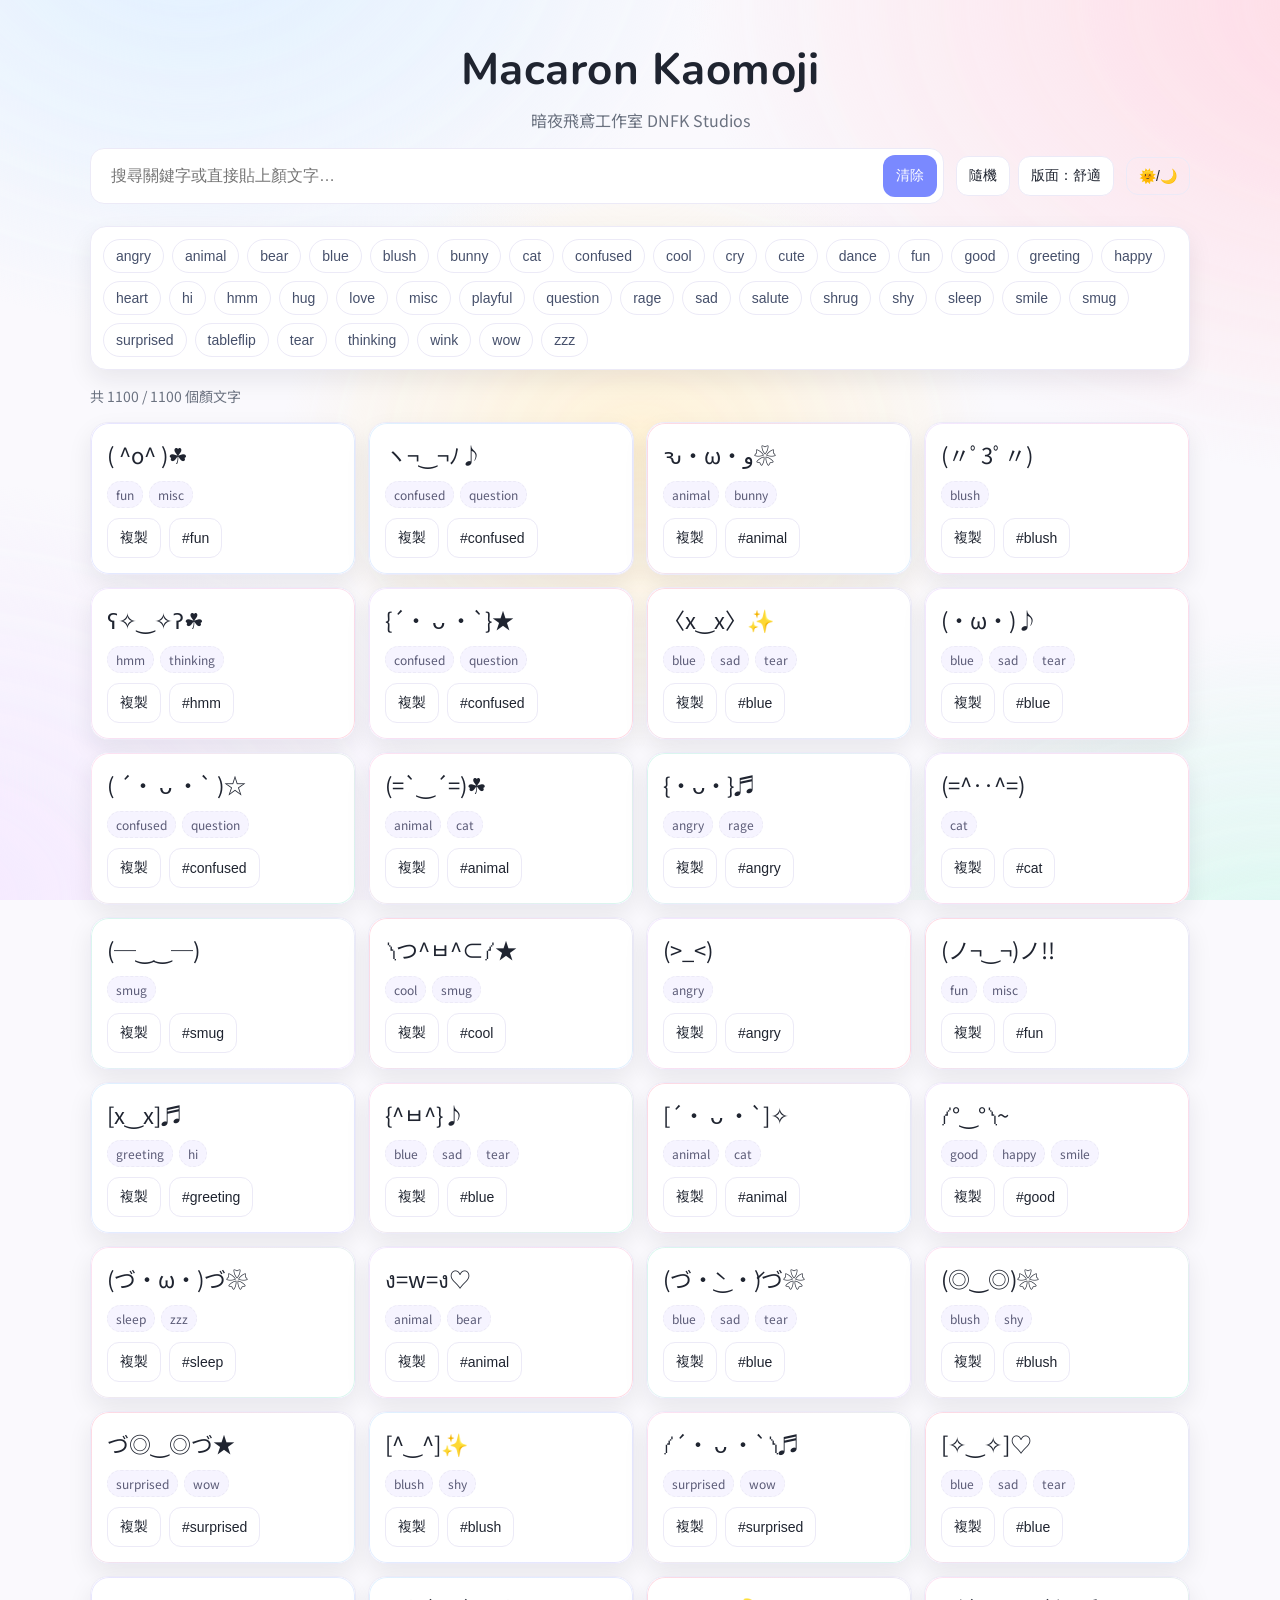
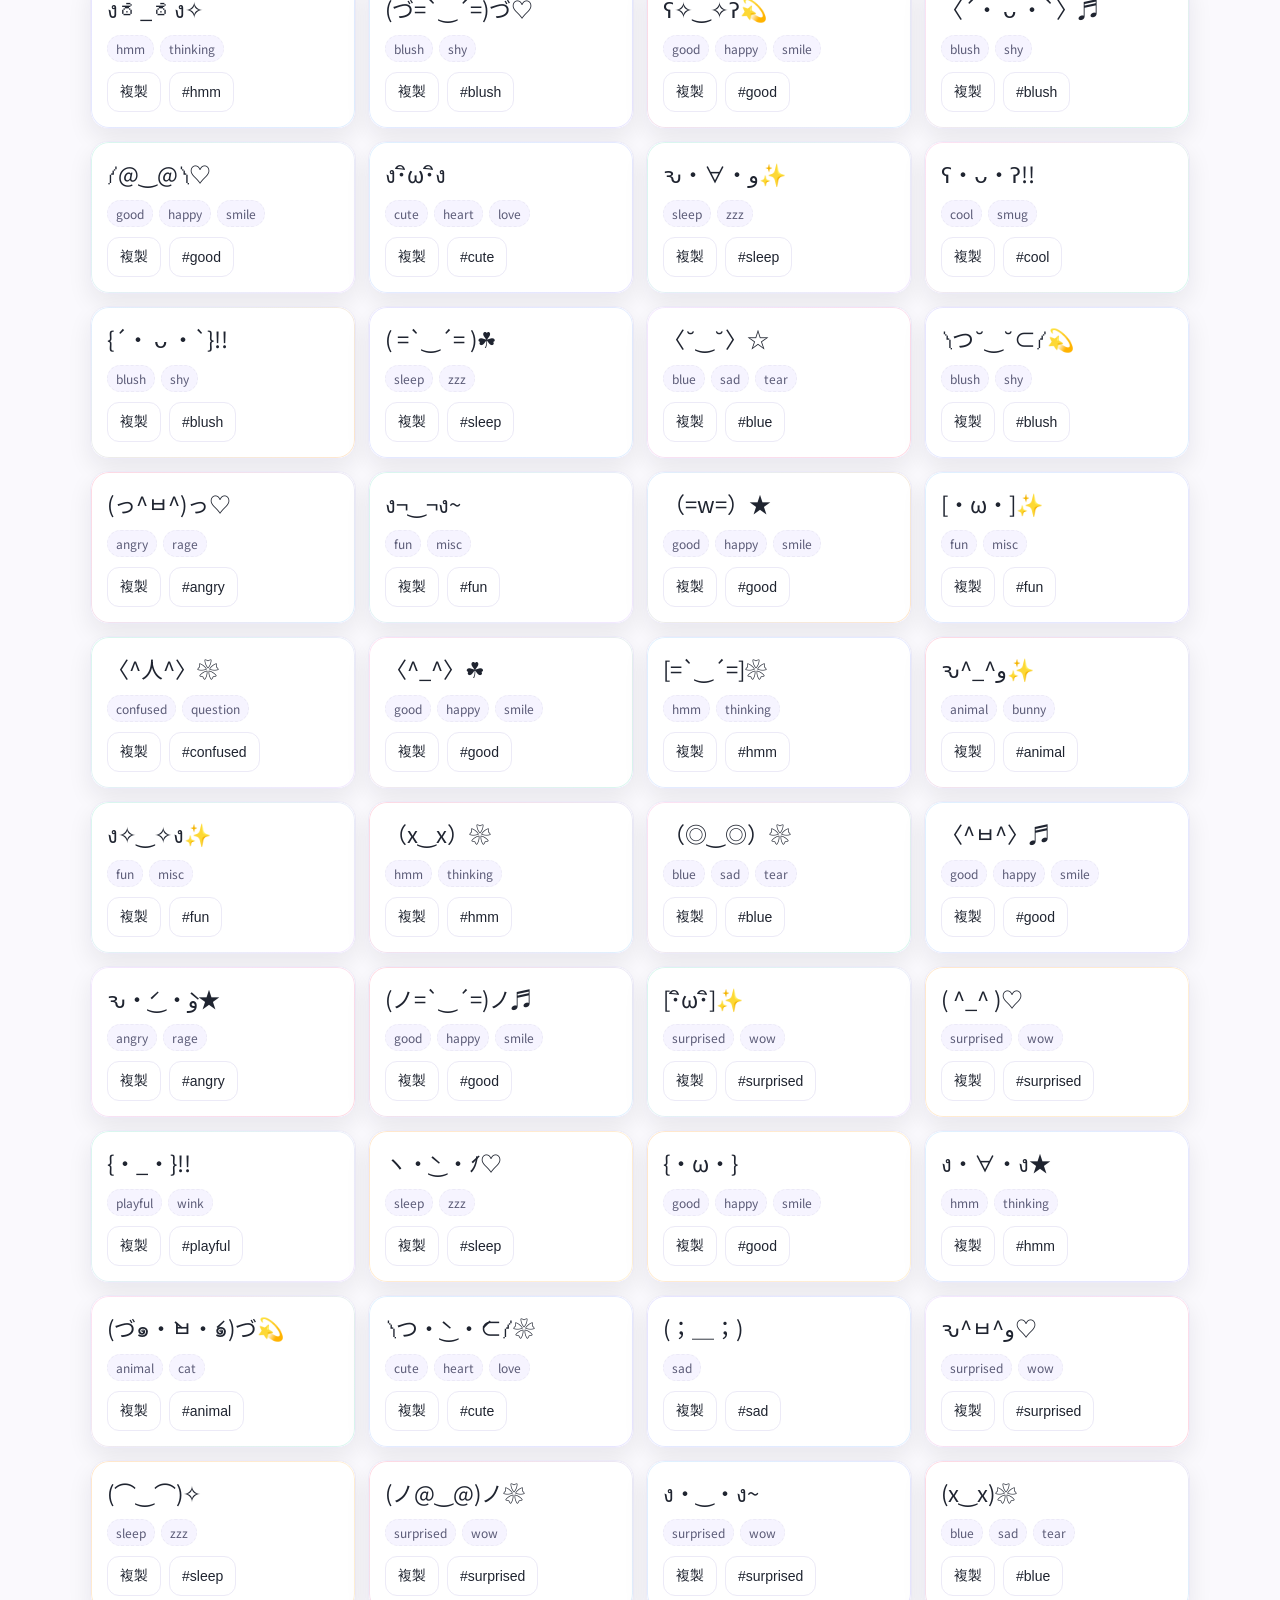
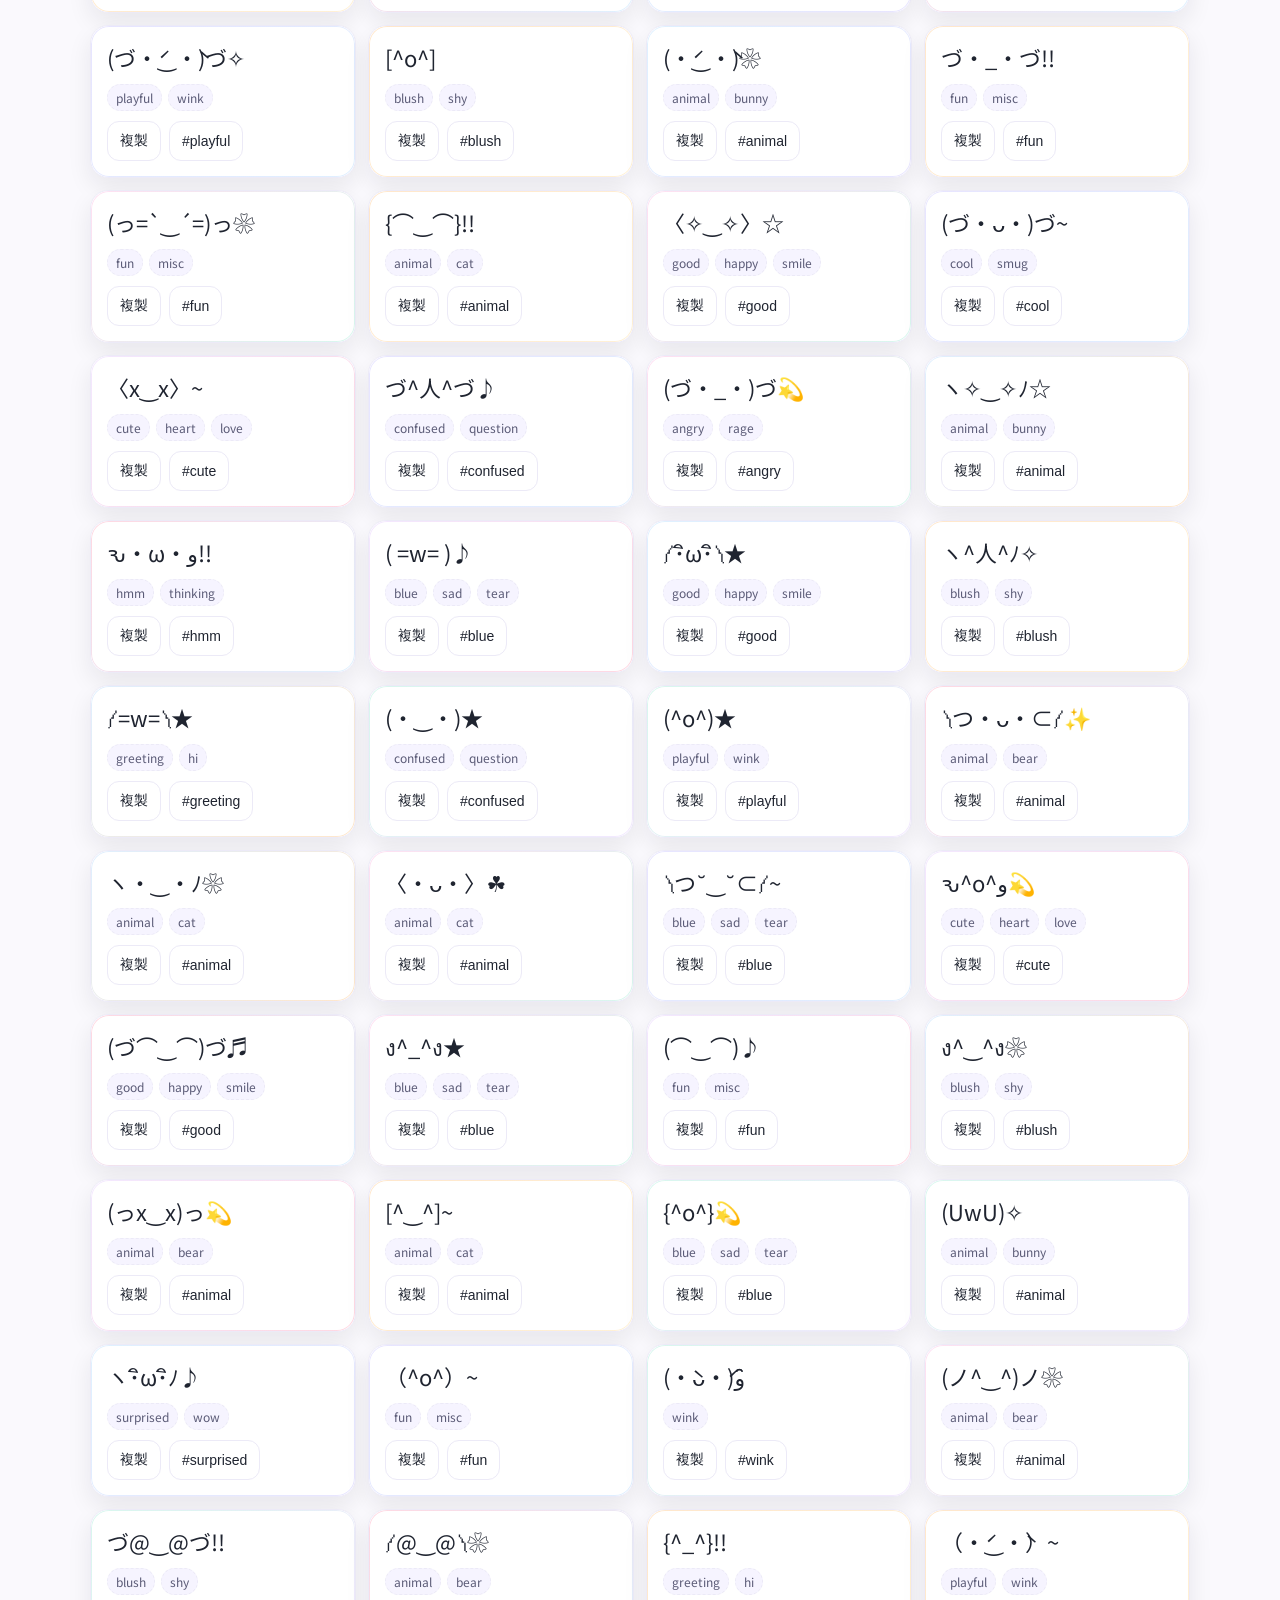
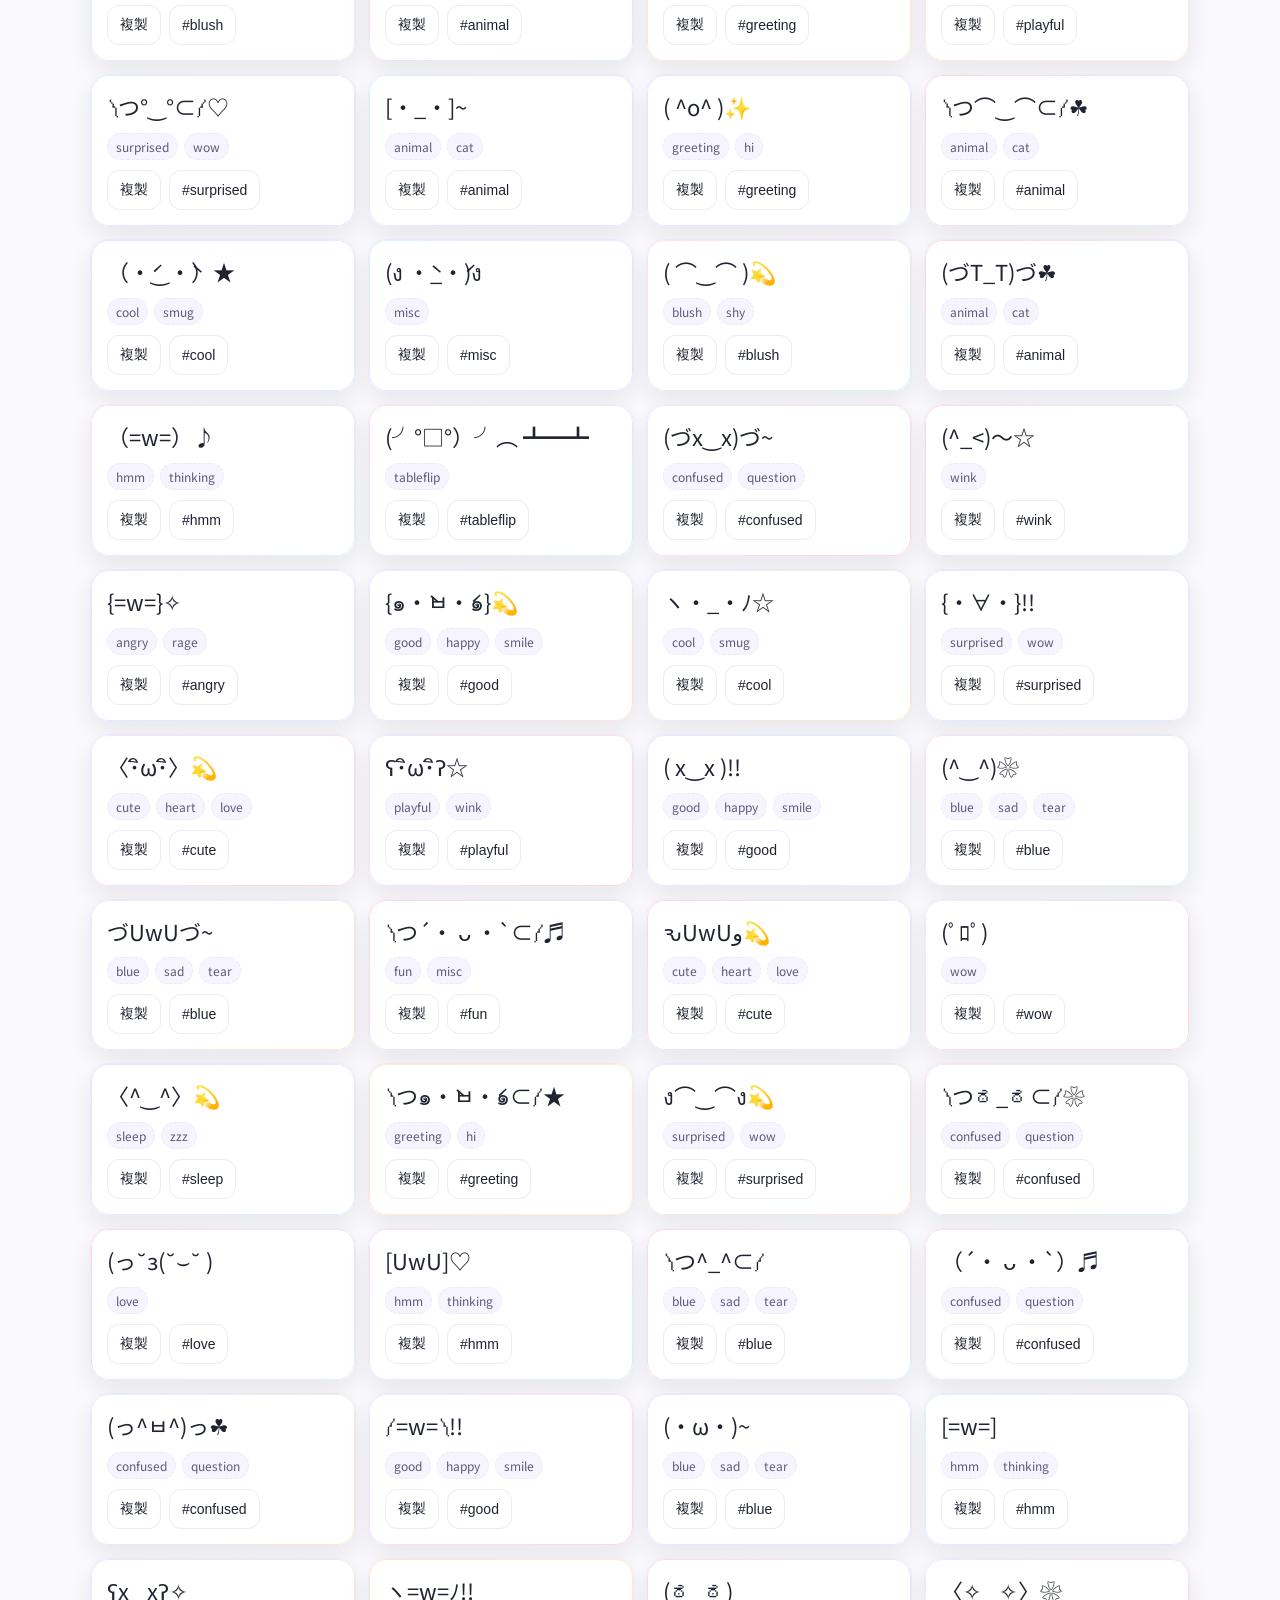
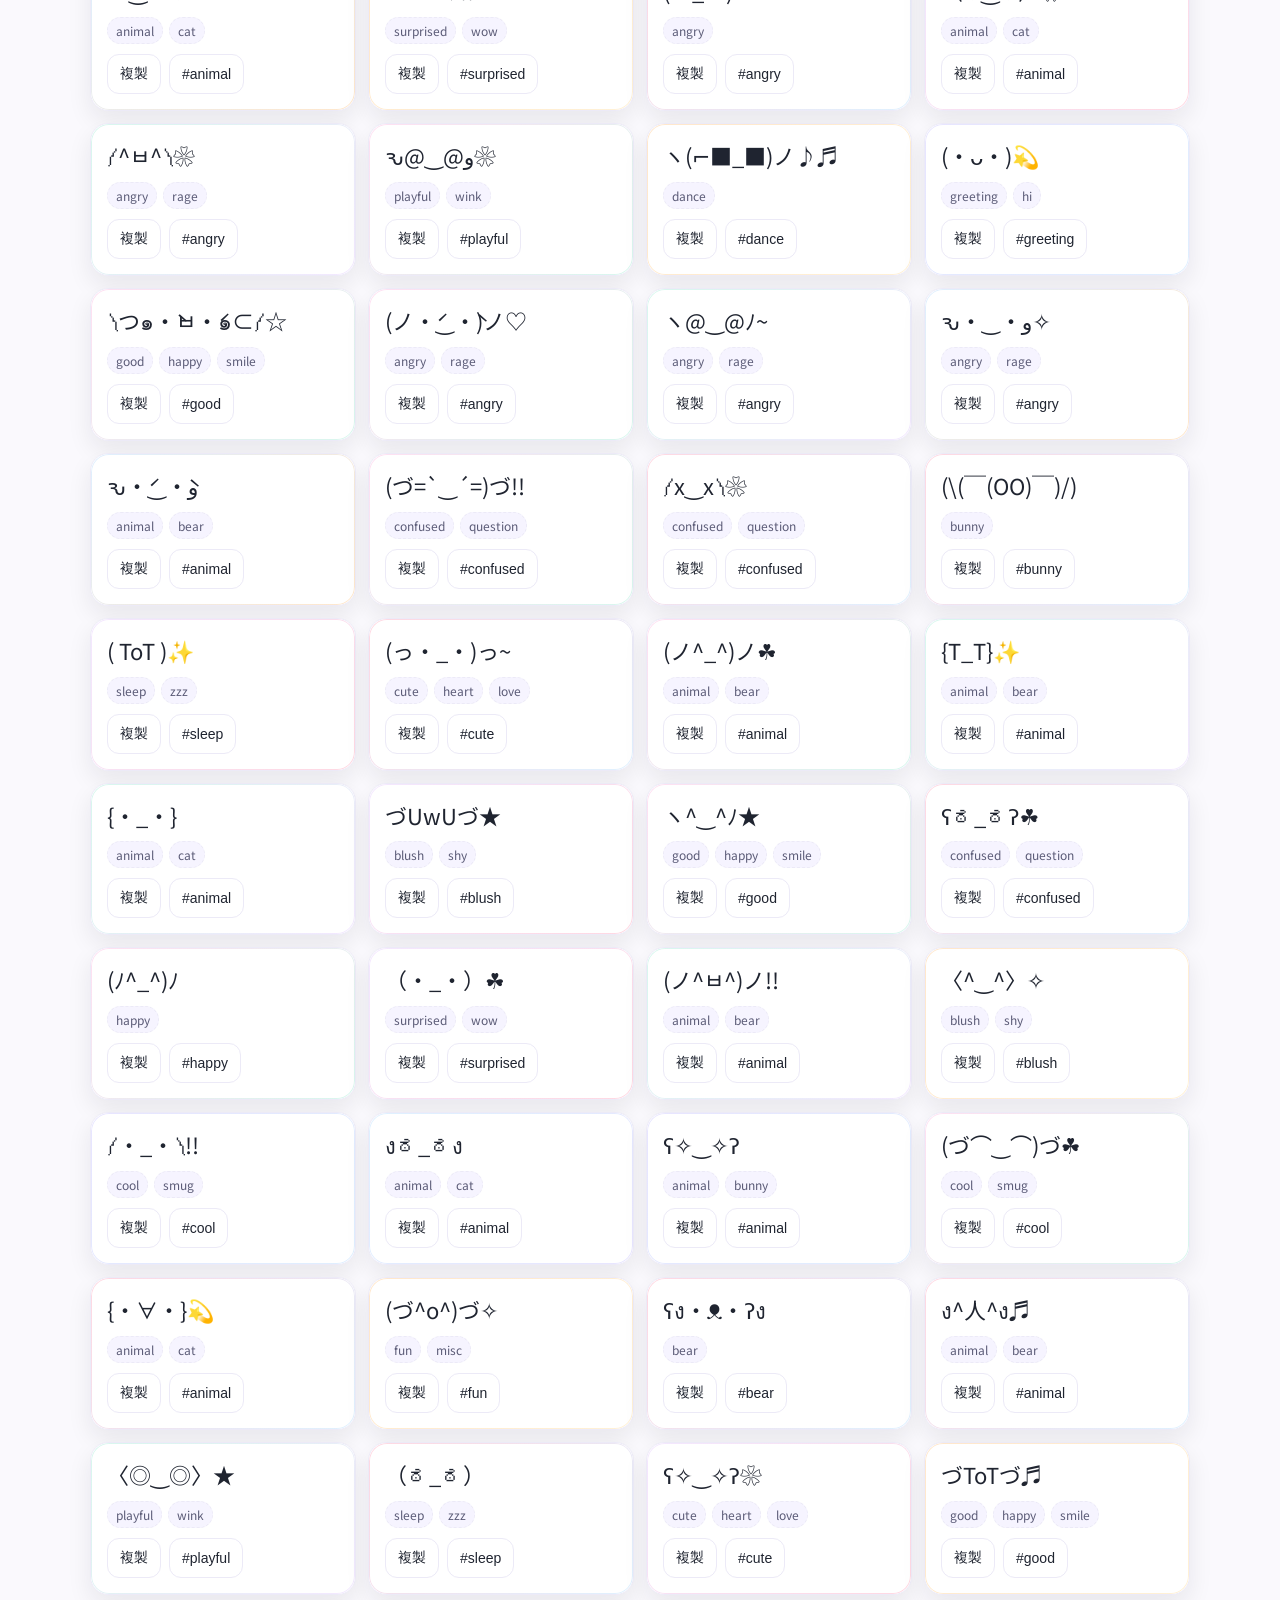
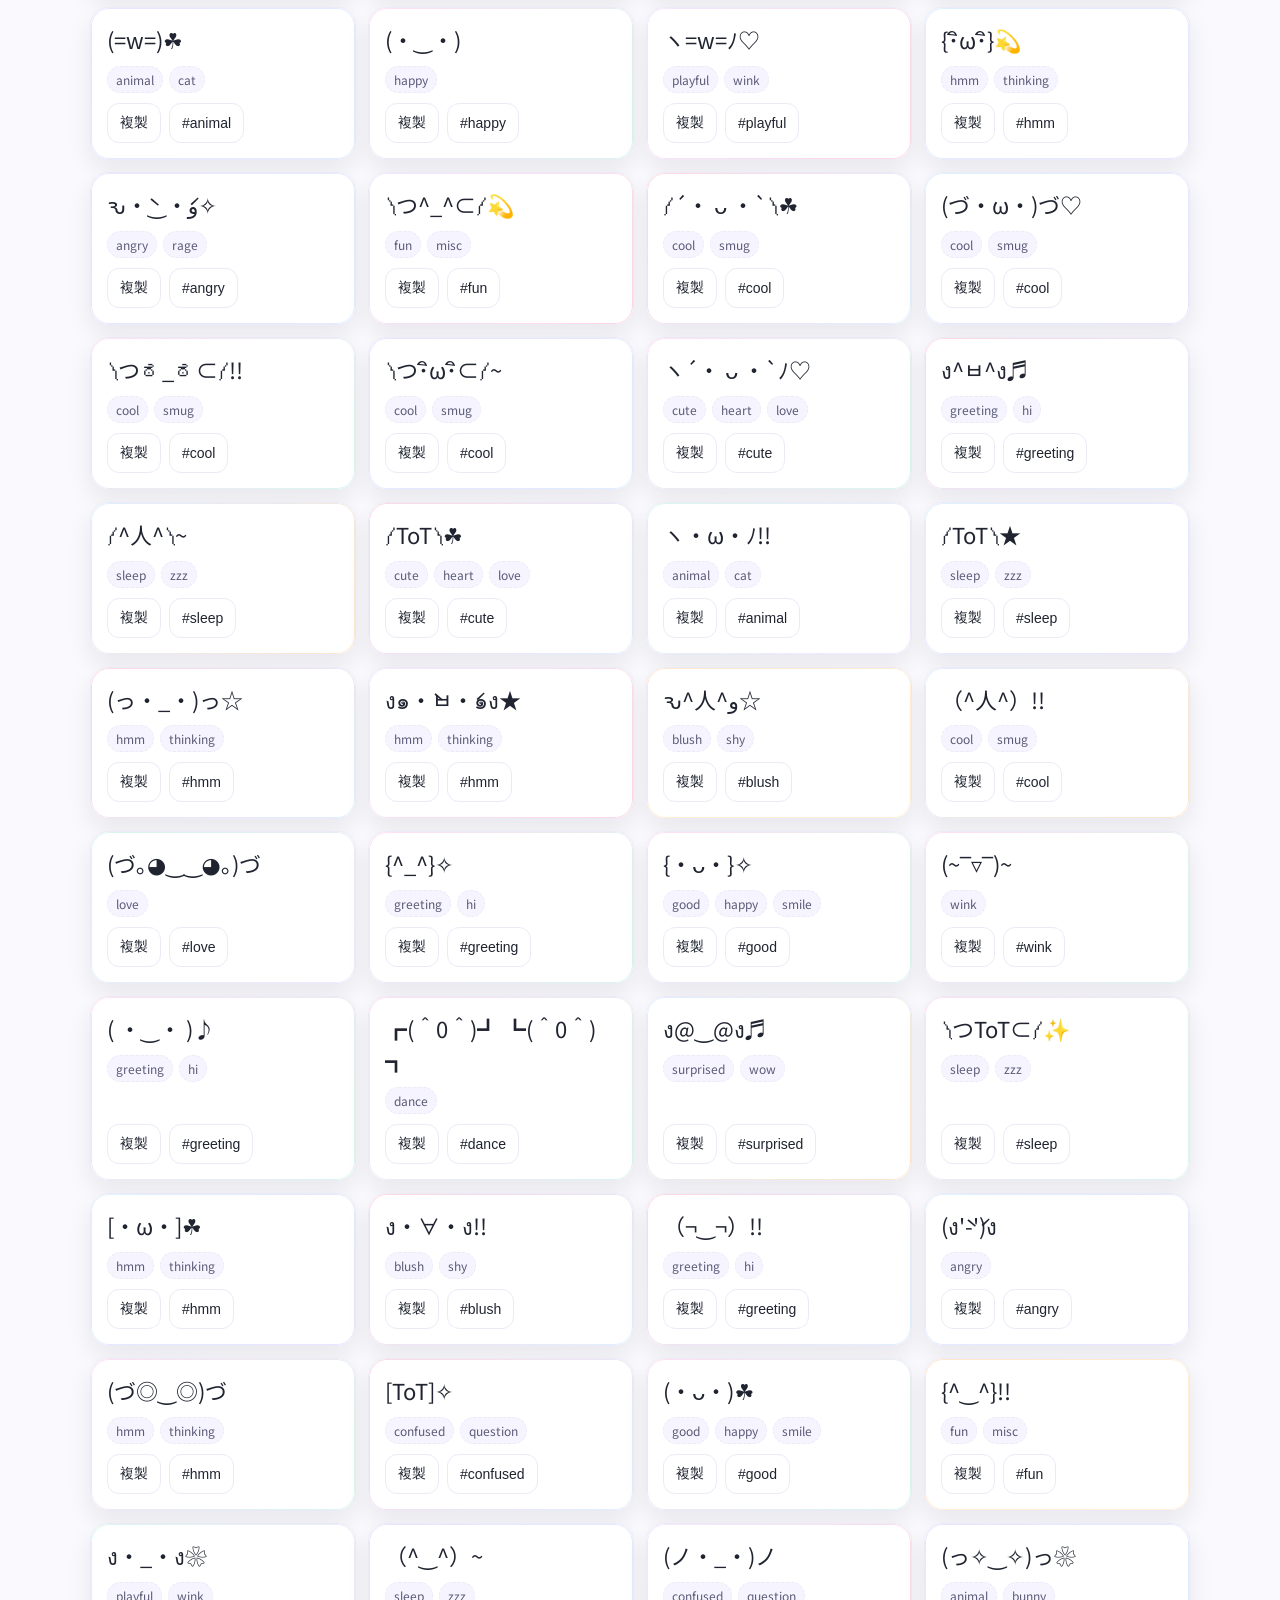
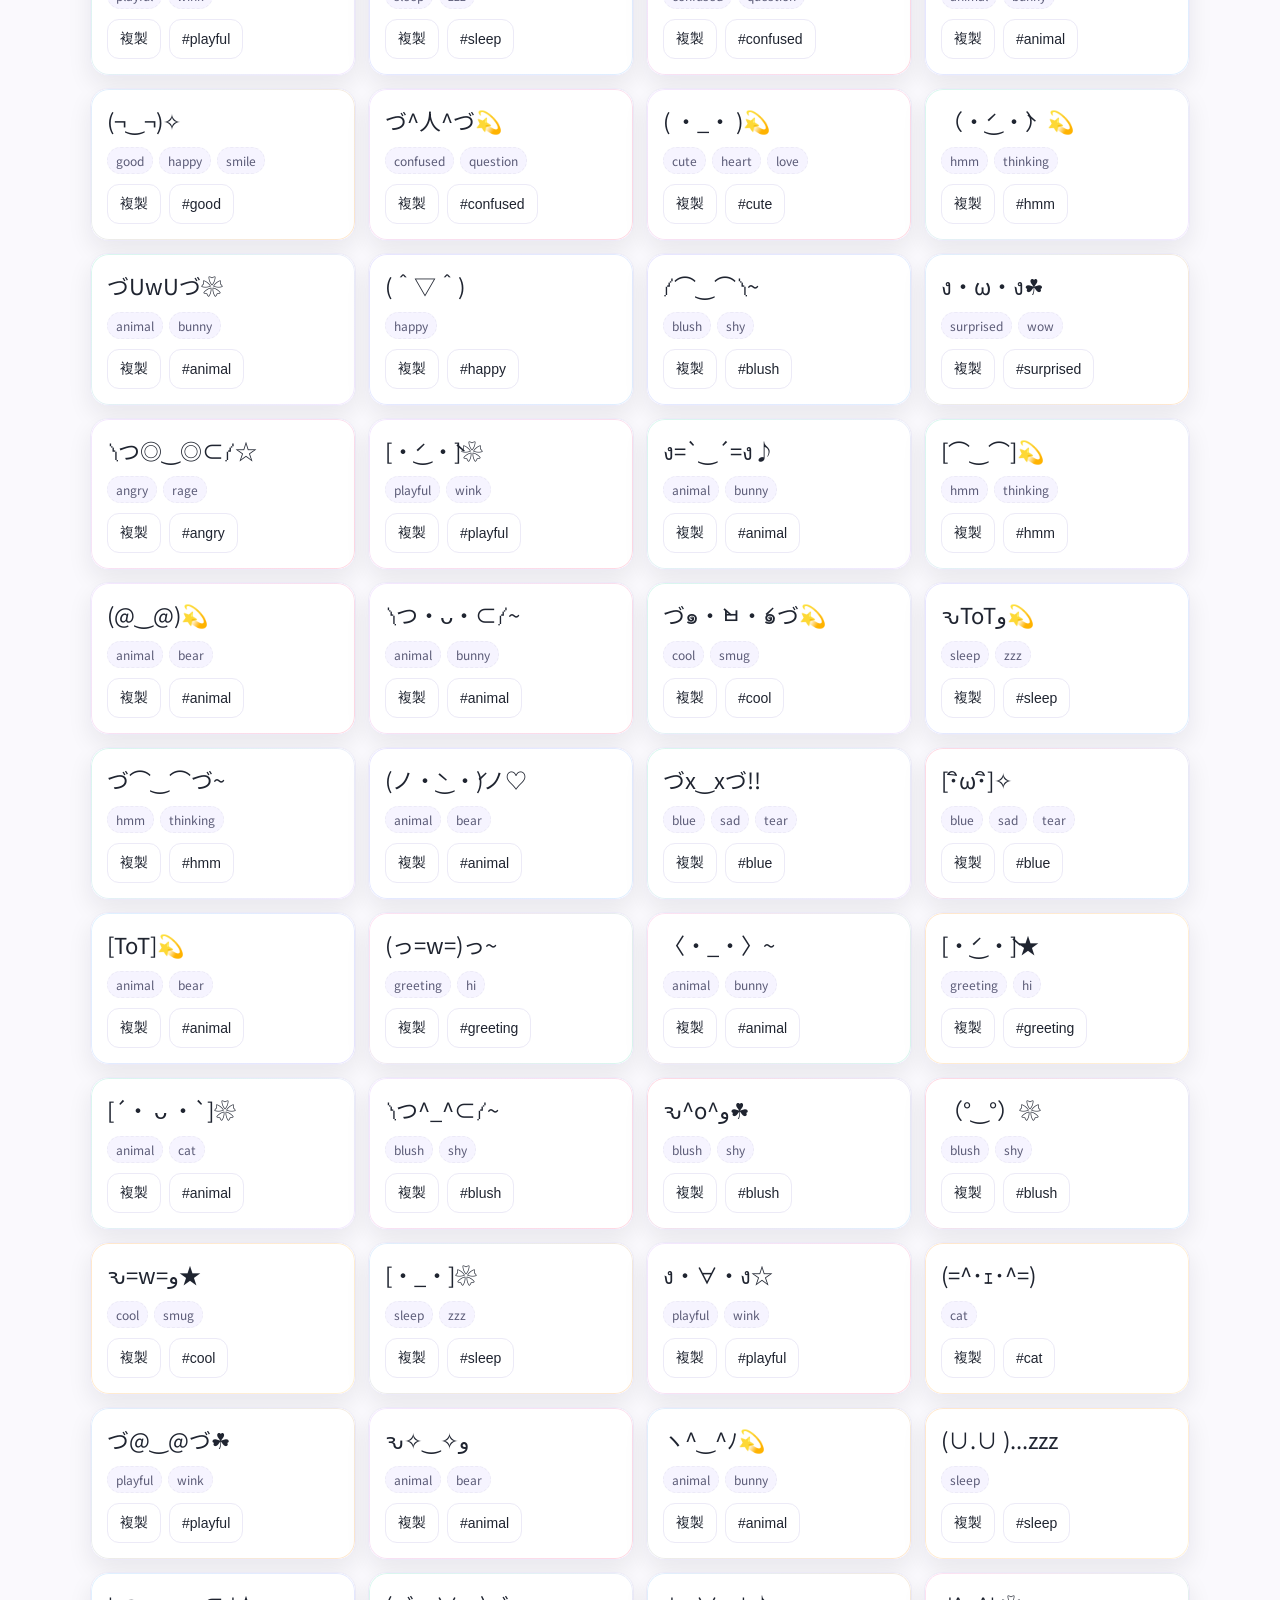
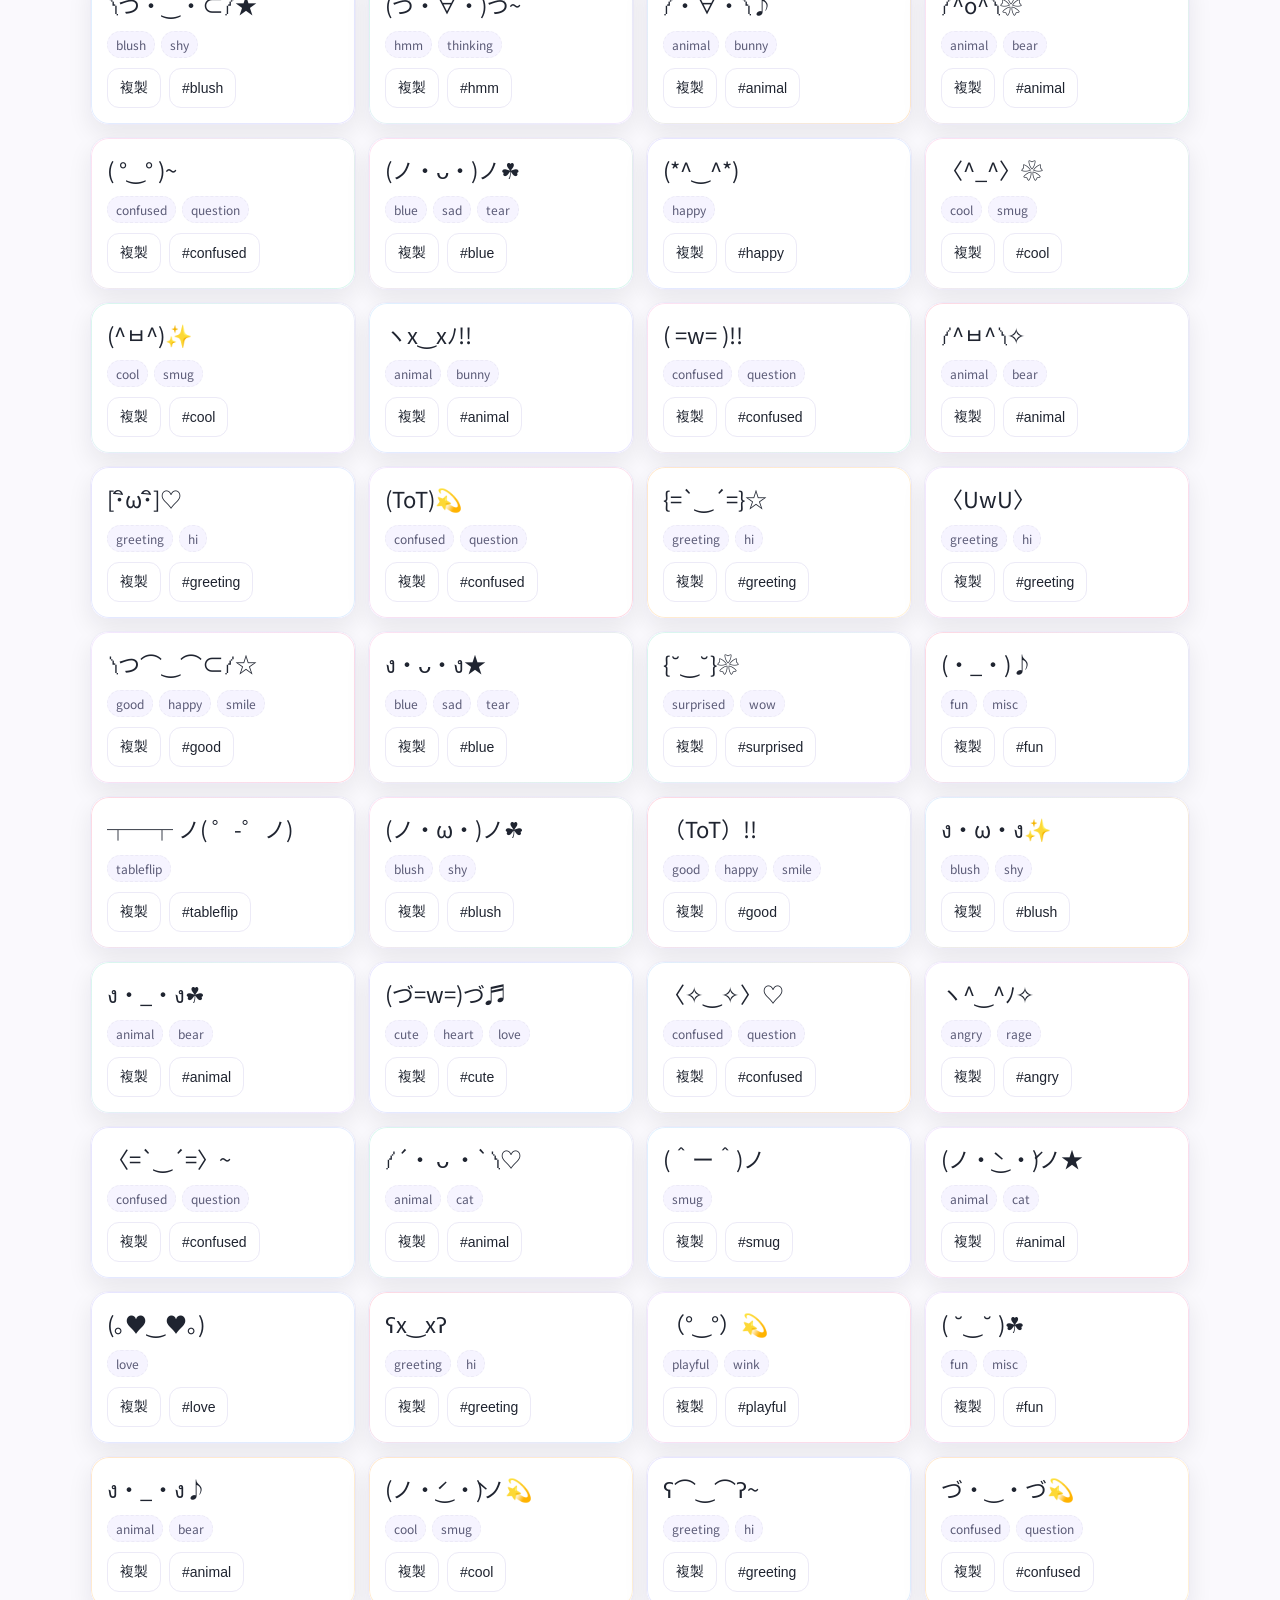
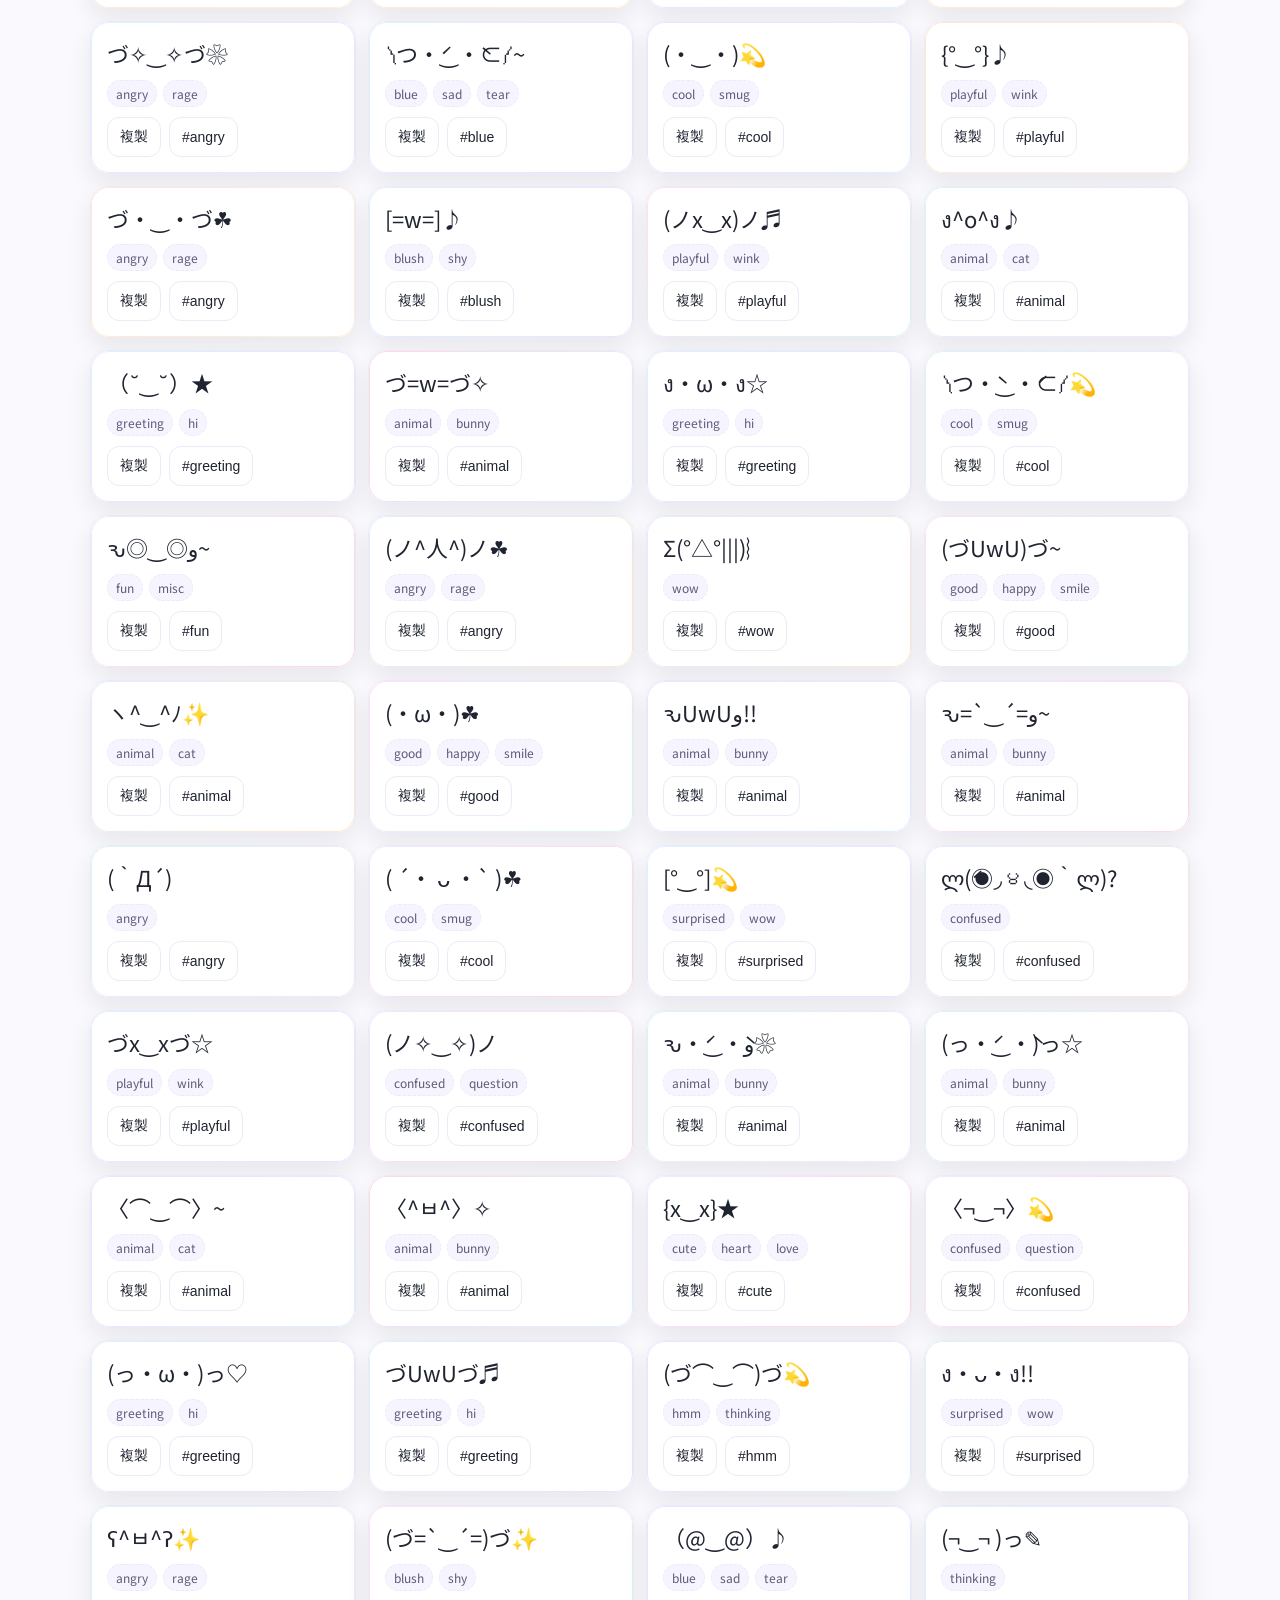
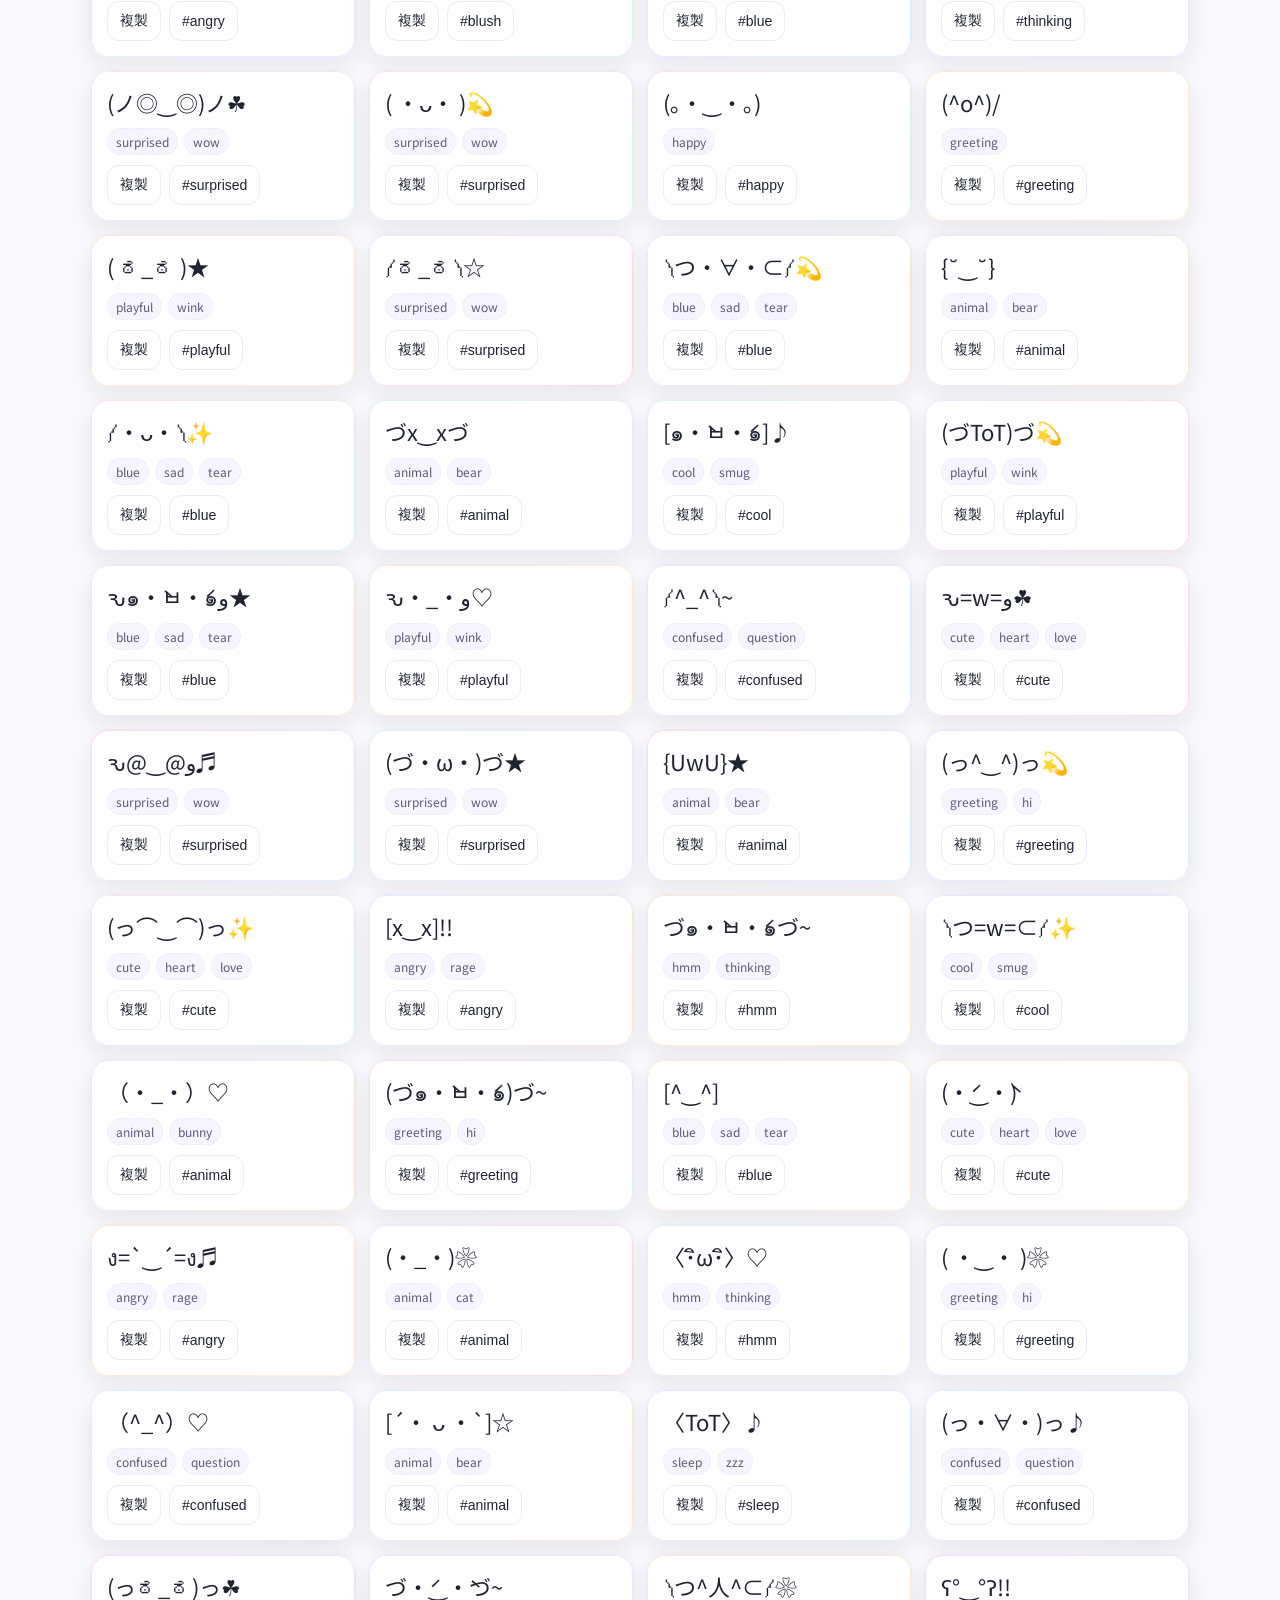
==== index.html @ 170ddc26 "v0.0.1" ====
<!doctype html>
<html lang="zh-Hant" data-theme="auto">
<head>
  <meta charset="utf-8">
  <meta name="viewport" content="width=device-width, initial-scale=1">
  <title>Macaron Kaomoji - DNFK Studios</title>
  <meta name="description" content=" 顔文字<3 ">
  <link rel="preconnect" href="https://fonts.googleapis.com">
  <link rel="preconnect" href="https://fonts.gstatic.com" crossorigin>
  <link href="https://fonts.googleapis.com/css2?family=Noto+Sans+TC:wght@300;400;600;700&family=Nunito:wght@400;700;900&display=swap" rel="stylesheet">
  <link rel="stylesheet" href="style25092301.css">
</head>
<body>
  <div class="bg-candy"></div>
  <header class="site-header">
    <h1>Macaron Kaomoji</h1>
    <p class="subtitle">暗夜飛鳶工作室 DNFK Studios</p>

    <div class="toolbar">
      <div class="tool-left">
        <div class="search-box">
          <input id="searchInput" type="text" placeholder="搜尋關鍵字或直接貼上顏文字…" aria-label="搜尋顏文字">
          <button id="clearBtn" class="btn btn-primary" data-ripple>清除</button>
        </div>
        <div class="quick-actions">
          <button id="shuffleBtn" class="btn" data-ripple>隨機</button>
          <button id="densityBtn" class="btn" data-ripple data-density="cozy">版面：舒適</button>
        </div>
      </div>
      <div class="tool-right">
        <button id="themeBtn" class="btn btn-ghost" data-ripple title="深淺色切換">🌞/🌙</button>
      </div>
    </div>
  </header>

  <main class="container">
    <section class="controls">
      <div class="tag-row" id="tagRow"></div>
    </section>

    <section id="stats" class="stats">載入中…</section>

    <section id="grid" class="grid"></section>
  </main>

  <footer class="site-footer">
    <p>
      Copyright © 2025 DNFK Studios.<nav>
      暗夜飛鳶工作室 資訊小組製作<nav>
      聯絡資訊：tit.contect@dnfk.qzz.io
    </p>
  </footer>

  <div class="toast" id="toast" role="status" aria-live="polite"></div>

  <script src="kaomoji-data25092301.js"></script>
  <script src="app25092301.js"></script>
</body>
</html>
---- style25092301.css ----
/* Macaron pastel theme — light & dark, richer palette, animations */
:root{
  --bg:#faf9fd; --panel:#ffffff; --ink:#1f2430; --muted:#6b7280; --line:#eceaf7;
  --p1:#ffd8e2; --p2:#d8f7ee; --p3:#e8e5ff; --p4:#ffe7cc; --p5:#dff1ff;
  --p6:#ffe0f2; --p7:#dfefff; --p8:#e3ffe3; --p9:#fff1d6; --p10:#f3e8ff;
  --accent:#7a89ff; --radius:16px; --shadow:0 10px 24px rgba(22,25,40,.08);
  --card-pad:16px; --k-size:22px;
}
@media (prefers-color-scheme: dark){
  :root{ --bg:#11131a; --panel:#171a22; --ink:#e5e7eb; --muted:#95a1b3; --line:#232835; --shadow:0 8px 20px rgba(0,0,0,.35); --accent:#9aa7ff; }
}
html[data-theme="dark"]{ --bg:#11131a; --panel:#171a22; --ink:#e5e7eb; --muted:#95a1b3; --line:#232835; --shadow:0 8px 20px rgba(0,0,0,.35); --accent:#9aa7ff; }

*{ box-sizing:border-box }
html,body{ height:100% }
body{
  margin:0; color:var(--ink); background: var(--bg);
  font-family: 'Noto Sans TC', system-ui, -apple-system, Segoe UI, Roboto, 'Helvetica Neue', Arial, 'Apple Color Emoji','Segoe UI Emoji','Segoe UI Symbol';
  -webkit-font-smoothing: antialiased; text-rendering: optimizeLegibility;
}
.bg-candy{
  position: fixed; inset: 0; z-index: -1;
  background:
    radial-gradient(900px 700px at 15% -10%, var(--p7), transparent 60%),
    radial-gradient(1200px 800px at 110% 0%, var(--p1), transparent 60%),
    radial-gradient(900px 700px at -5% 100%, var(--p10), transparent 60%),
    radial-gradient(800px 600px at 100% 110%, var(--p2), transparent 60%),
    radial-gradient(600px 500px at 50% 50%, var(--p9), transparent 60%);
  filter: saturate(1.1); opacity: .95;
}
.site-header{ text-align:center; padding: 40px 20px 10px; }
.site-header h1{ font-family: 'Nunito', sans-serif; font-size: clamp(28px, 6vw, 44px); margin: 0; letter-spacing:.5px; }
.subtitle{ margin:.5rem 0 1rem; color: var(--muted); }

.toolbar{ display:flex; justify-content: space-between; align-items: center; gap: 12px; width:min(1100px, 92vw); margin: 0 auto; }
.tool-left{ display:flex; flex:1; gap:12px; align-items:center; flex-wrap:wrap }
.tool-right{ display:flex; gap:8px }

.container{ width:min(1100px, 92vw); margin: 12px auto 80px; }
.controls{ display:grid; gap: 10px; background: var(--panel); padding: 12px; border-radius: var(--radius); box-shadow: var(--shadow); border:1px solid var(--line); }

.search-box{ display:flex; gap:8px; flex:1; background: var(--panel); padding: 6px; border-radius: 14px; border:1px solid var(--line); }
.search-box input{ flex:1; padding: 12px 14px; border-radius: 10px; border:0; outline: none; font-size:16px; background: transparent; color: var(--ink); }
.btn{
  border:1px solid var(--line); background: var(--panel); color: var(--ink); border-radius:12px;
  padding:10px 12px; font-size: 14px; cursor:pointer; transition: transform .08s ease, box-shadow .15s ease, background .15s ease, border-color .15s ease;
  position: relative; overflow: hidden;
}
.btn:hover{ box-shadow: 0 6px 20px rgba(0,0,0,.06) }
.btn:active{ transform: translateY(1px) }
.btn-primary{ background: var(--accent); color: #fff; border-color: transparent; }
.btn-ghost{ background: transparent; }

.btn[data-ripple]::after{ content:""; position:absolute; left:var(--r-x,50%); top:var(--r-y,50%); width:8px; height:8px; border-radius:50%; background: rgba(255,255,255,.6); transform: scale(0); opacity:0; pointer-events:none; }
.btn[data-ripple].ripple::after{ animation: ripple .6s ease; }
@keyframes ripple{ 0%{ transform: scale(0); opacity:.7 } 100%{ transform: scale(25); opacity:0 } }

.quick-actions{ display:flex; gap:8px; flex-wrap:wrap }
.tag-row{ display:flex; flex-wrap:wrap; gap:8px; }
.tag{
  padding: 8px 12px; border-radius:999px; border:1px solid var(--line); background: #fff; color: #46506b; font-size:14px; cursor:pointer; user-select:none; transition: all .15s ease;
}
html[data-theme="dark"] .tag{ background:#1d2230; color:#c3cbe0 }
.tag.active{ background: var(--p5); color: #1f2d3d; border-color: #cce7ff; }
html[data-theme="dark"] .tag.active{ background:#24324a; color:#dfe7ff; border-color:#2f3d58; }

.stats{ margin: 16px 0; color: var(--muted); font-size: 14px; }
.grid{ display:grid; grid-template-columns: repeat(auto-fill, minmax(220px, 1fr)); gap:12px; }

.card{
  background: var(--panel); border:1px solid var(--line); border-radius: 18px; box-shadow: var(--shadow);
  padding: var(--card-pad); display:flex; flex-direction:column; gap:10px; min-height: 120px; position: relative;
  transition: transform .12s ease, box-shadow .15s ease, border-color .15s ease;
}
.card:hover{ transform: translateY(-2px); box-shadow: 0 14px 26px rgba(0,0,0,.08) }
.card::before{
  content:""; position:absolute; inset:0; border-radius: 18px; padding:1px; background: var(--card-grad, linear-gradient(135deg, var(--p1), var(--p5)));
  -webkit-mask: linear-gradient(#000 0 0) content-box, linear-gradient(#000 0 0); -webkit-mask-composite: xor; mask-composite: exclude; pointer-events:none;
}
.k{ font-size: var(--k-size); word-break: break-word; line-height: 1.45; transition: transform .2s ease, text-shadow .2s ease, filter .2s ease; }
.card.copied .k{ transform: scale(1.04); text-shadow: 0 6px 16px rgba(123, 104, 238, .35); filter: saturate(1.2); }

.tags{ display:flex; gap:6px; flex-wrap:wrap; }
.pill{ font-size: 12px; padding:4px 8px; border-radius:999px; background: #f6f4ff; border:1px dashed var(--line); color: #5b5b77; }
html[data-theme="dark"] .pill{ background:#1d2230; color:#d2d7ef }

.actions{ display:flex; gap:8px; margin-top:auto; flex-wrap:wrap; }

.toast{
  position: fixed; bottom: 18px; left: 50%; transform: translateX(-50%); background: #111827; color:#fff; padding: 10px 14px;
  border-radius: 10px; font-size: 14px; box-shadow: 0 10px 30px rgba(0,0,0,.25); opacity: 0; pointer-events:none; transition: opacity .2s ease, transform .2s ease; z-index: 50;
}
html[data-theme="dark"] .toast{ background:#0b1220 }
.toast.show{ opacity: 1; transform: translateX(-50%) translateY(-4px); }

.emoji-burst{ position:absolute; pointer-events:none; animation: floatUp .7s ease forwards; font-size: 20px; }
@keyframes floatUp{ 0%{ transform: translateY(0); opacity:1 } 100%{ transform: translateY(-18px); opacity:0 } }

html[data-density="compact"]{ --card-pad:12px; --k-size:20px; }

.site-footer{ text-align:center; color: var(--muted); margin: 36px 0 80px; }
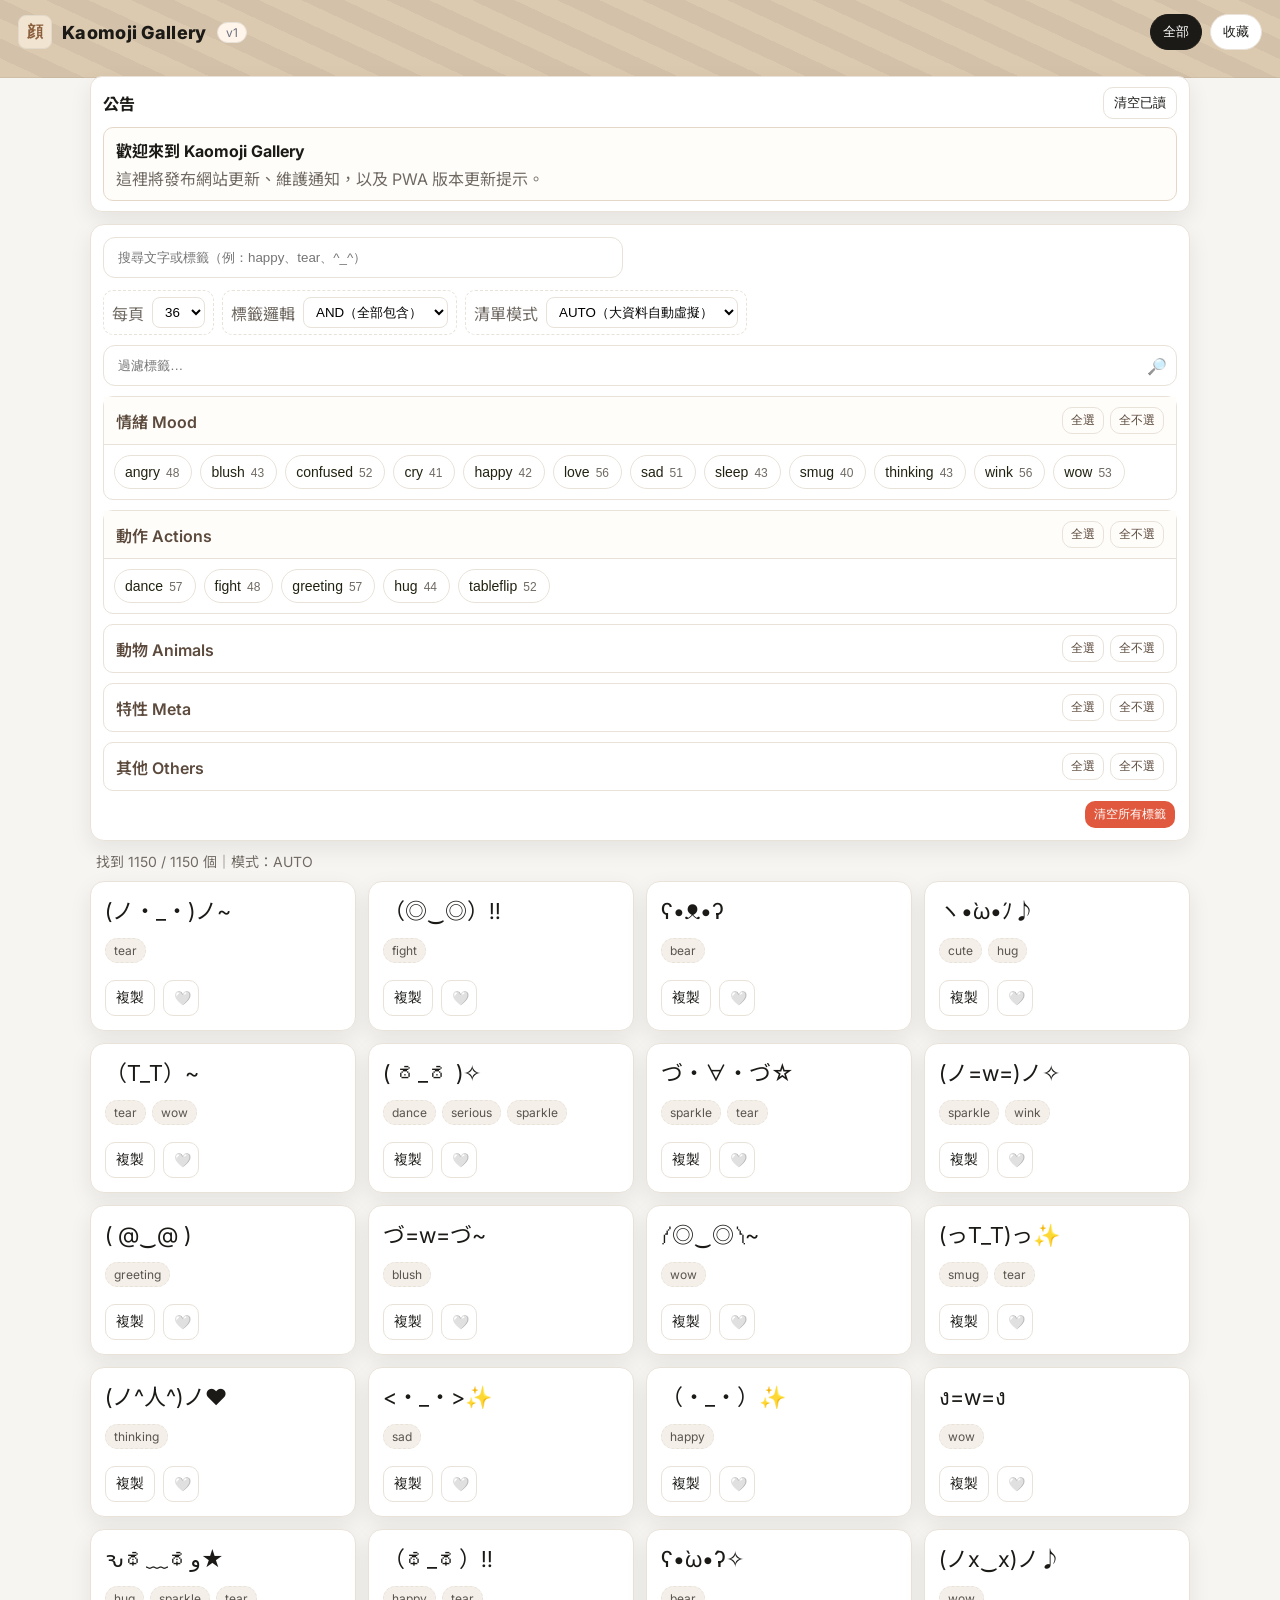
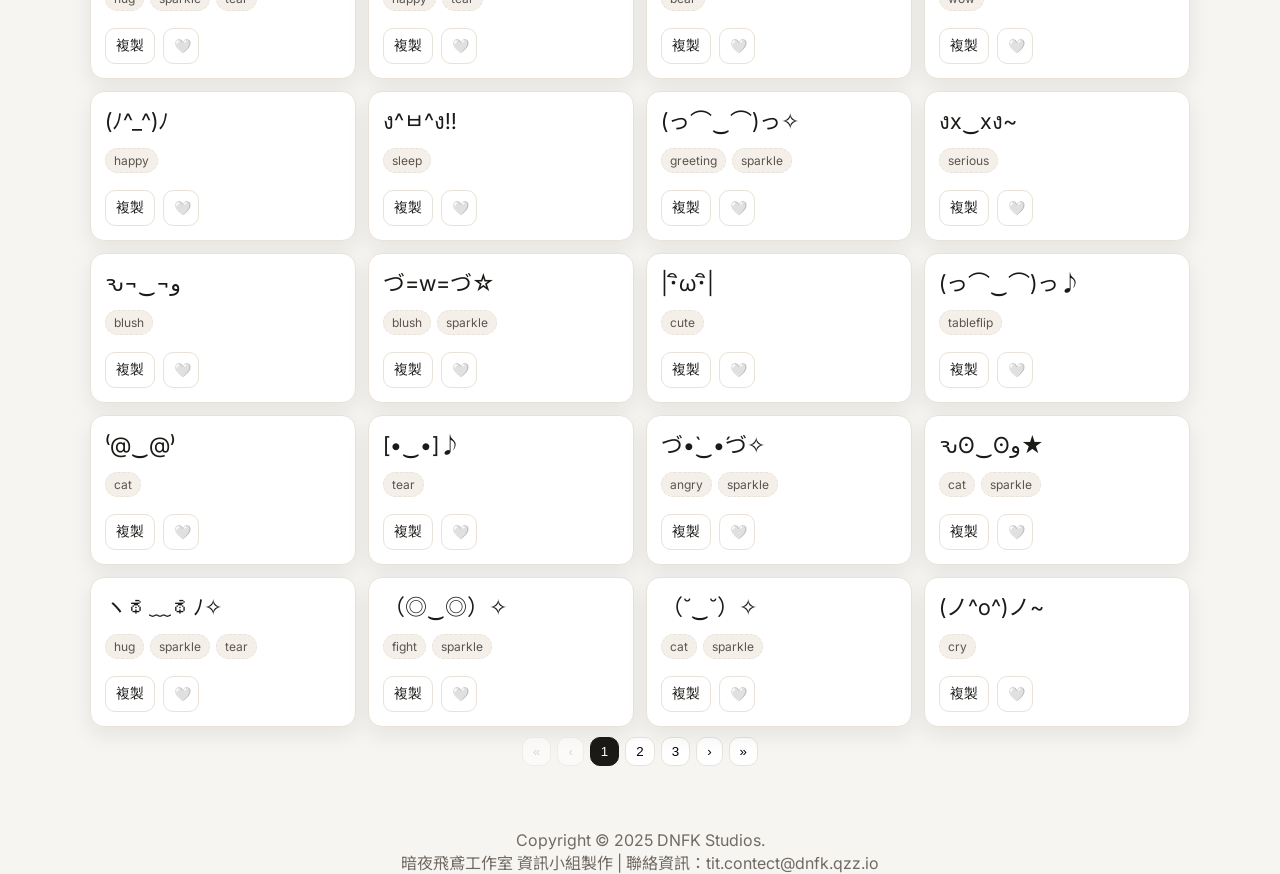
==== commit ec9d13cd: "v1.0.0" ====
--- a/index.html
+++ b/index.html
@@ -1,59 +1,189 @@
 <!doctype html>
-<html lang="zh-Hant" data-theme="auto">
+<html lang="zh-Hant">
 <head>
   <meta charset="utf-8">
   <meta name="viewport" content="width=device-width, initial-scale=1">
-  <title>Macaron Kaomoji - DNFK Studios</title>
-  <meta name="description" content=" 顔文字<3 ">
+  <title>Kaomoji Gallery | DNFK</title>
+  <meta name="description" content=" 顏文字<3 ">
+  <link rel="manifest" href="manifest20250929143101.webmanifest">
+  <meta name="theme-color" content="#f7f5f2">
+  <link rel="icon" href="icons/icon-192.png" sizes="192x192">
+  <link rel="apple-touch-icon" href="icons/icon-192.png">
   <link rel="preconnect" href="https://fonts.googleapis.com">
   <link rel="preconnect" href="https://fonts.gstatic.com" crossorigin>
-  <link href="https://fonts.googleapis.com/css2?family=Noto+Sans+TC:wght@300;400;600;700&family=Nunito:wght@400;700;900&display=swap" rel="stylesheet">
-  <link rel="stylesheet" href="style25092301.css">
+  <link href="https://fonts.googleapis.com/css2?family=Inter:wght@400;600;800&family=Noto+Sans+TC:wght@400;700&display=swap" rel="stylesheet">
+  <link rel="stylesheet" href="style20250929142401.css">
 </head>
 <body>
-  <div class="bg-candy"></div>
-  <header class="site-header">
-    <h1>Macaron Kaomoji</h1>
-    <p class="subtitle">暗夜飛鳶工作室 DNFK Studios</p>
+  <div class="woodbar" aria-hidden="true"></div>
 
-    <div class="toolbar">
-      <div class="tool-left">
-        <div class="search-box">
-          <input id="searchInput" type="text" placeholder="搜尋關鍵字或直接貼上顏文字…" aria-label="搜尋顏文字">
-          <button id="clearBtn" class="btn btn-primary" data-ripple>清除</button>
-        </div>
-        <div class="quick-actions">
-          <button id="shuffleBtn" class="btn" data-ripple>隨機</button>
-          <button id="densityBtn" class="btn" data-ripple data-density="cozy">版面：舒適</button>
-        </div>
-      </div>
-      <div class="tool-right">
-        <button id="themeBtn" class="btn btn-ghost" data-ripple title="深淺色切換">🌞/🌙</button>
-      </div>
+  <header class="topbar">
+    <div class="brand">
+      <div class="logo">顔</div>
+      <h1>Kaomoji Gallery</h1>
+      <span class="ver">v1</span>
     </div>
+    <nav class="nav">
+      <button id="tabAll" class="chip active" aria-pressed="true">全部</button>
+      <button id="tabFav" class="chip" aria-pressed="false">收藏</button>
+    </nav>
   </header>
 
   <main class="container">
-    <section class="controls">
-      <div class="tag-row" id="tagRow"></div>
+    <!-- Announcements Board -->
+    <section class="announce" id="announce" aria-live="polite">
+      <div class="announce-head">
+        <strong>公告</strong>
+        <div class="announce-actions">
+          <button id="clearAnns" class="btn ghost sm">清空已讀</button>
+        </div>
+      </div>
+      <div id="annList" class="ann-list">
+        <div class="ann info">
+          <div class="title">歡迎來到 Kaomoji Gallery</div>
+          <div class="body">這裡將發布網站更新、維護通知，以及 PWA 版本更新提示。</div>
+        </div>
+      </div>
+    </section>
+
+    <section class="panel">
+      <div class="row">
+        <div class="search">
+          <input id="q" type="text" placeholder="搜尋文字或標籤（例：happy、tear、^_^）" aria-label="搜尋">
+        </div>
+        <div class="options">
+          <label class="select">
+            每頁
+            <select id="perPage">
+              <option value="24">24</option>
+              <option value="36" selected>36</option>
+              <option value="48">48</option>
+              <option value="72">72</option>
+            </select>
+          </label>
+          <label class="select">
+            標籤邏輯
+            <select id="tagMode">
+              <option value="and" selected>AND（全部包含）</option>
+              <option value="or">OR（任一符合）</option>
+            </select>
+          </label>
+          <label class="select">
+            清單模式
+            <select id="listMode">
+              <option value="auto" selected>AUTO（大資料自動虛擬）</option>
+              <option value="virtual">虛擬清單</option>
+              <option value="standard">一般清單</option>
+            </select>
+          </label>
+        </div>
+      </div>
+
+      <div class="tagbar">
+        <div class="tag-search pretty">
+          <input id="tagQ" type="text" placeholder="過濾標籤…" aria-label="搜尋標籤">
+          <span class="mag">🔎</span>
+        </div>
+
+        <!-- Popular group (usage-based; hidden if none) -->
+        <details class="group" id="grp-popular" open hidden>
+          <summary>
+            常用 Popular
+            <span class="grp-actions">
+              <button data-act="all" class="btn ghost xs">全選</button>
+              <button data-act="none" class="btn ghost xs">全不選</button>
+            </span>
+          </summary>
+          <div class="tags" data-group="popular"></div>
+        </details>
+
+        <details class="group" open>
+          <summary>
+            情緒 Mood
+            <span class="grp-actions">
+              <button data-act="all" class="btn ghost xs">全選</button>
+              <button data-act="none" class="btn ghost xs">全不選</button>
+            </span>
+          </summary>
+          <div class="tags" data-group="mood"></div>
+        </details>
+
+        <details class="group" open>
+          <summary>
+            動作 Actions
+            <span class="grp-actions">
+              <button data-act="all" class="btn ghost xs">全選</button>
+              <button data-act="none" class="btn ghost xs">全不選</button>
+            </span>
+          </summary>
+          <div class="tags" data-group="actions"></div>
+        </details>
+
+        <details class="group">
+          <summary>
+            動物 Animals
+            <span class="grp-actions">
+              <button data-act="all" class="btn ghost xs">全選</button>
+              <button data-act="none" class="btn ghost xs">全不選</button>
+            </span>
+          </summary>
+          <div class="tags" data-group="animals"></div>
+        </details>
+
+        <details class="group">
+          <summary>
+            特性 Meta
+            <span class="grp-actions">
+              <button data-act="all" class="btn ghost xs">全選</button>
+              <button data-act="none" class="btn ghost xs">全不選</button>
+            </span>
+          </summary>
+          <div class="tags" data-group="meta"></div>
+        </details>
+
+        <details class="group">
+          <summary>
+            其他 Others
+            <span class="grp-actions">
+              <button data-act="all" class="btn ghost xs">全選</button>
+              <button data-act="none" class="btn ghost xs">全不選</button>
+            </span>
+          </summary>
+          <div class="tags" data-group="others"></div>
+        </details>
+
+        <div class="active-tags-toolbar">
+          <div id="activeTags" class="active-tags" aria-live="polite"></div>
+          <div class="tools">
+            <button id="clearTags" class="btn danger xs">清空所有標籤</button>
+          </div>
+        </div>
+      </div>
     </section>
 
     <section id="stats" class="stats">載入中…</section>
 
-    <section id="grid" class="grid"></section>
+    <!-- Two renderers: standard grid + virtual grid -->
+    <section id="grid" class="grid" aria-live="polite"></section>
+    <section id="vgrid" class="vgrid" aria-live="polite" hidden>
+      <div id="vspacer"></div>
+      <div id="vitems"></div>
+    </section>
+
+    <section class="pager-row">
+      <div class="pager" id="pager"></div>
+    </section>
   </main>
 
-  <footer class="site-footer">
-    <p>
-      Copyright © 2025 DNFK Studios.<nav>
-      暗夜飛鳶工作室 資訊小組製作<nav>
-      聯絡資訊：tit.contect@dnfk.qzz.io
-    </p>
+  <div id="toast" class="toast" role="status" aria-live="polite"></div>
+
+  <footer class="footer">
+    <p>Copyright © 2025 DNFK Studios.<br>
+       暗夜飛鳶工作室 資訊小組製作 | 聯絡資訊：tit.contect@dnfk.qzz.io</p>
   </footer>
 
-  <div class="toast" id="toast" role="status" aria-live="polite"></div>
-
-  <script src="kaomoji-data25092301.js"></script>
-  <script src="app25092301.js"></script>
+  <!-- Reverted loader: single JS data -->
+  <script src="kaomoji-data20250929142901.js"></script>
+  <script src="app20250929143001.js"></script>
 </body>
 </html>
--- a/style20250929142401.css
+++ b/style20250929142401.css
@@ -0,0 +1,111 @@
+/* White & Wood v5 (reverted loader) */
+:root{
+  --bg:#f7f5f2; --ink:#1b1a17; --muted:#706a63; --panel:#ffffff; --line:#e8e2d9;
+  --accent:#8b5e3c; --accent-2:#c99c6b; --warn:#e0583d; --radius:14px; --shadow:0 8px 22px rgba(27,26,23,.08);
+}
+*{ box-sizing:border-box } html,body{ height:100% }
+body{ margin:0; color:var(--ink); background:var(--bg); font-family:'Inter','Noto Sans TC',system-ui,-apple-system,'Segoe UI',Roboto,Arial }
+.woodbar{ position:fixed; inset:0 0 auto 0; height:78px; z-index:-1;
+  background: repeating-linear-gradient( 25deg, #d8c2a5 0 18px, #ceb89d 18px 36px ), linear-gradient(#e5d3bb, #d9c4a8);
+  box-shadow: inset 0 -1px 0 rgba(0,0,0,.06); opacity:.85;
+}
+.topbar{ display:flex; align-items:center; justify-content:space-between; padding: 14px 18px; }
+.brand{ display:flex; align-items:center; gap:10px }
+.logo{ width:34px; height:34px; border-radius:8px; background:#f1e4d0; border:1px solid #e2d9ca; display:grid; place-items:center; color:var(--accent); font-weight:800 }
+.brand h1{ font-size:18px; margin:0; font-weight:800; letter-spacing:.3px }
+.ver{ font-size:12px; color:#6b7280; border:1px solid var(--line); padding:2px 8px; border-radius:999px; background: #fff5ea }
+.nav{ display:flex; gap:8px }
+.chip{ background:#fff; color:#1b1a17; border:1px solid var(--line); padding:8px 12px; border-radius:999px; cursor:pointer; user-select:none; transition: transform .06s ease, background .15s, box-shadow .2s }
+.chip:hover{ box-shadow: 0 6px 14px rgba(0,0,0,.06) }
+.chip:active{ transform: scale(.98) }
+.chip.active{ background:#1b1a17; color:#fff; border-color:#1b1a17 }
+
+.container{ width:min(1100px,92vw); margin: 8px auto 64px }
+.panel{ background:var(--panel); border:1px solid var(--line); border-radius:var(--radius); box-shadow: var(--shadow); padding:12px }
+
+/* Announcements */
+.announce{ background:#fff; border:1px solid var(--line); border-radius:12px; box-shadow: var(--shadow); padding:10px 12px; margin:12px 0 }
+.announce-head{ display:flex; align-items:center; justify-content:space-between; margin-bottom:8px }
+.announce-actions{ display:flex; gap:6px }
+.ann-list{ display:grid; gap:8px }
+.ann{ border:1px solid var(--line); border-radius:10px; padding:10px 12px; background:#fffdfa }
+.ann.info{ border-color:#e5d7c7 }
+.ann.warn{ border-color:#f3c2b6; background:#fff4f0 }
+.ann .title{ font-weight:700; margin-bottom:4px }
+.ann .body{ color:var(--muted) }
+.ann .actions{ margin-top:6px; display:flex; gap:6px }
+.ann .btn{ padding:6px 10px }
+
+.row{ display:flex; gap:12px; align-items:center; justify-content:space-between; flex-wrap:wrap }
+.search input{ width:min(520px,72vw); padding:12px 14px; border:1px solid var(--line); border-radius:12px; outline:none; background:#fff; transition: box-shadow .2s ease, border-color .2s ease }
+.search input:focus{ box-shadow: 0 0 0 4px rgba(139,94,60,.12); border-color:#e8ceb0 }
+.options{ display:flex; gap:8px; align-items:center; flex-wrap:wrap }
+.select{ display:flex; gap:8px; align-items:center; padding:6px 8px; border:1px dashed var(--line); border-radius:10px; color:var(--muted); background:#fff }
+.select select{ padding:6px 8px; border:1px solid var(--line); border-radius:8px; background:#fff }
+
+/* Tagbar + Pretty TagQ */
+.tagbar{ display:grid; gap:10px; margin-top:10px }
+.tag-search.pretty{ position:relative }
+.tag-search.pretty input{ width:100%; padding:12px 42px 12px 14px; border:1px solid var(--line); border-radius:12px; outline:none; background:#fff; transition: box-shadow .2s ease, border-color .2s ease }
+.tag-search.pretty input:focus{ box-shadow: 0 0 0 4px rgba(139,94,60,.12); border-color:#e8ceb0 }
+.tag-search .mag{ position:absolute; right:10px; top:50%; transform: translateY(-50%); opacity:.66 }
+
+.group{ border:1px solid var(--line); border-radius:10px; background:#fff }
+.group > summary{ list-style:none; cursor:pointer; padding:10px 12px; font-weight:600; color:#5c4a3d; display:flex; align-items:center; justify-content:space-between }
+.group[open] > summary{ border-bottom:1px solid var(--line); background:#fffdfa }
+.grp-actions{ display:flex; gap:6px }
+.tags{ display:flex; flex-wrap:wrap; gap:8px; padding:10px }
+.tag{ position:relative; padding:8px 12px 8px 10px; border:1px solid var(--line); border-radius:999px; background:#fff; color:#221; font-size:14px; cursor:pointer; transition: transform .08s ease, border-color .2s, box-shadow .2s, background .2s }
+.tag .count{ margin-left:6px; font-size:12px; color: var(--muted) }
+.tag::after{ content:""; position:absolute; left:14px; right:14px; bottom:6px; height:2px; background: linear-gradient(90deg, var(--accent), var(--accent-2)); transform: scaleX(0); transform-origin:left; transition: transform .2s ease }
+.tag.active{ background: #fff8f0; border-color:#e8ceb0 }
+.tag.active::after{ transform: scaleX(1) }
+.active-tags-toolbar{ display:flex; align-items:center; justify-content:space-between; gap:8px; padding: 0 2px }
+.active-tags{ display:flex; gap:6px; flex-wrap:wrap }
+.active-tags .at{ display:flex; align-items:center; gap:6px; padding:6px 10px; border-radius:999px; background:#1b1a17; color:#fff }
+.active-tags .at button{ all:unset; cursor:pointer; font-weight:800; padding:0 2px }
+
+/* stats */
+.stats{ margin: 10px 6px; color: var(--muted); font-size: 14px }
+
+/* Standard grid */
+.grid{ display:grid; grid-template-columns: repeat(auto-fill, minmax(240px, 1fr)); gap:12px; margin-top: 8px }
+.card{ background:#fff; border:1px solid var(--line); border-radius: 14px; box-shadow: var(--shadow); padding: 14px; display:flex; flex-direction:column; gap:10px; height:150px; position:relative; animation: fadeIn .22s ease both }
+@keyframes fadeIn{ from{ opacity:.0; transform: translateY(4px) } to{ opacity:1; transform: translateY(0) } }
+.k{ font-size: 22px; line-height: 1.45; word-break: break-word }
+.meta{ display:flex; gap:6px; flex-wrap:wrap }
+.meta .pill{ font-size:12px; padding:4px 8px; border-radius:999px; background:#f4efe8; border:1px dashed var(--line); color:#5a554e; cursor:pointer }
+
+.actions{ margin-top:auto; display:flex; align-items:center; gap:8px }
+.btn{ position:relative; overflow:hidden; border:1px solid var(--line); background:#fff; color:inherit; border-radius:10px; padding:8px 10px; font-size:14px; cursor:pointer; transition: transform .06s ease, background .15s, box-shadow .2s }
+.btn:hover{ background:#fff8f0; box-shadow: 0 6px 14px rgba(0,0,0,.06) }
+.btn:active{ transform: scale(.98) }
+.btn.ghost{ background: transparent }
+.btn.danger{ color:#fff; background: var(--warn); border-color: transparent }
+.btn.sm{ padding:6px 10px; font-size: 13px }
+.btn.xs{ padding:4px 8px; font-size: 12px }
+.icon{ width:36px; height:36px; display:grid; place-items:center; border-radius:10px }
+
+.toast{ position: fixed; left:50%; bottom:18px; transform: translateX(-50%); background:#1b1a17; color:#fff; padding:8px 12px; border-radius:10px; font-size:14px; opacity:0; transition: opacity .2s ease, transform .2s ease }
+.toast.show{ opacity:1; transform: translateX(-50%) translateY(-4px) }
+
+/* Pager */
+.pager-row{ display:flex; justify-content:center; margin: 10px 0 0 }
+.pager{ display:flex; gap:6px; flex-wrap:wrap }
+.page-btn{ border:1px solid var(--line); background:#fff; border-radius:10px; padding:6px 10px; cursor:pointer; transition: transform .06s ease, background .15s }
+.page-btn:hover{ background:#fff8f0 } .page-btn:active{ transform: scale(.98) }
+.page-btn.active{ background:#1b1a17; color:#fff; border-color:#1b1a17 } .page-btn[disabled]{ opacity:.5; cursor:not-allowed }
+
+/* Virtualized grid */
+.vgrid{ position: relative; margin-top: 8px; border:1px dashed var(--line); border-radius: 12px; background:#fff }
+#vspacer{ width:100%; height:0 }
+#vitems{ position:absolute; inset:0 0 0 0 }
+.vcard{ position:absolute; width:240px; height:150px; background:#fff; border:1px solid var(--line); border-radius: 14px; box-shadow: var(--shadow); padding: 14px; display:flex; flex-direction:column; gap:10px }
+
+.footer{ text-align:center; color: var(--muted); margin: 40px 0 80px }
+
+@media (max-width:560px){
+  .grid{ grid-template-columns: repeat(auto-fill, minmax(180px, 1fr)) }
+  .vcard{ width:180px }
+  .k{ font-size:20px }
+}
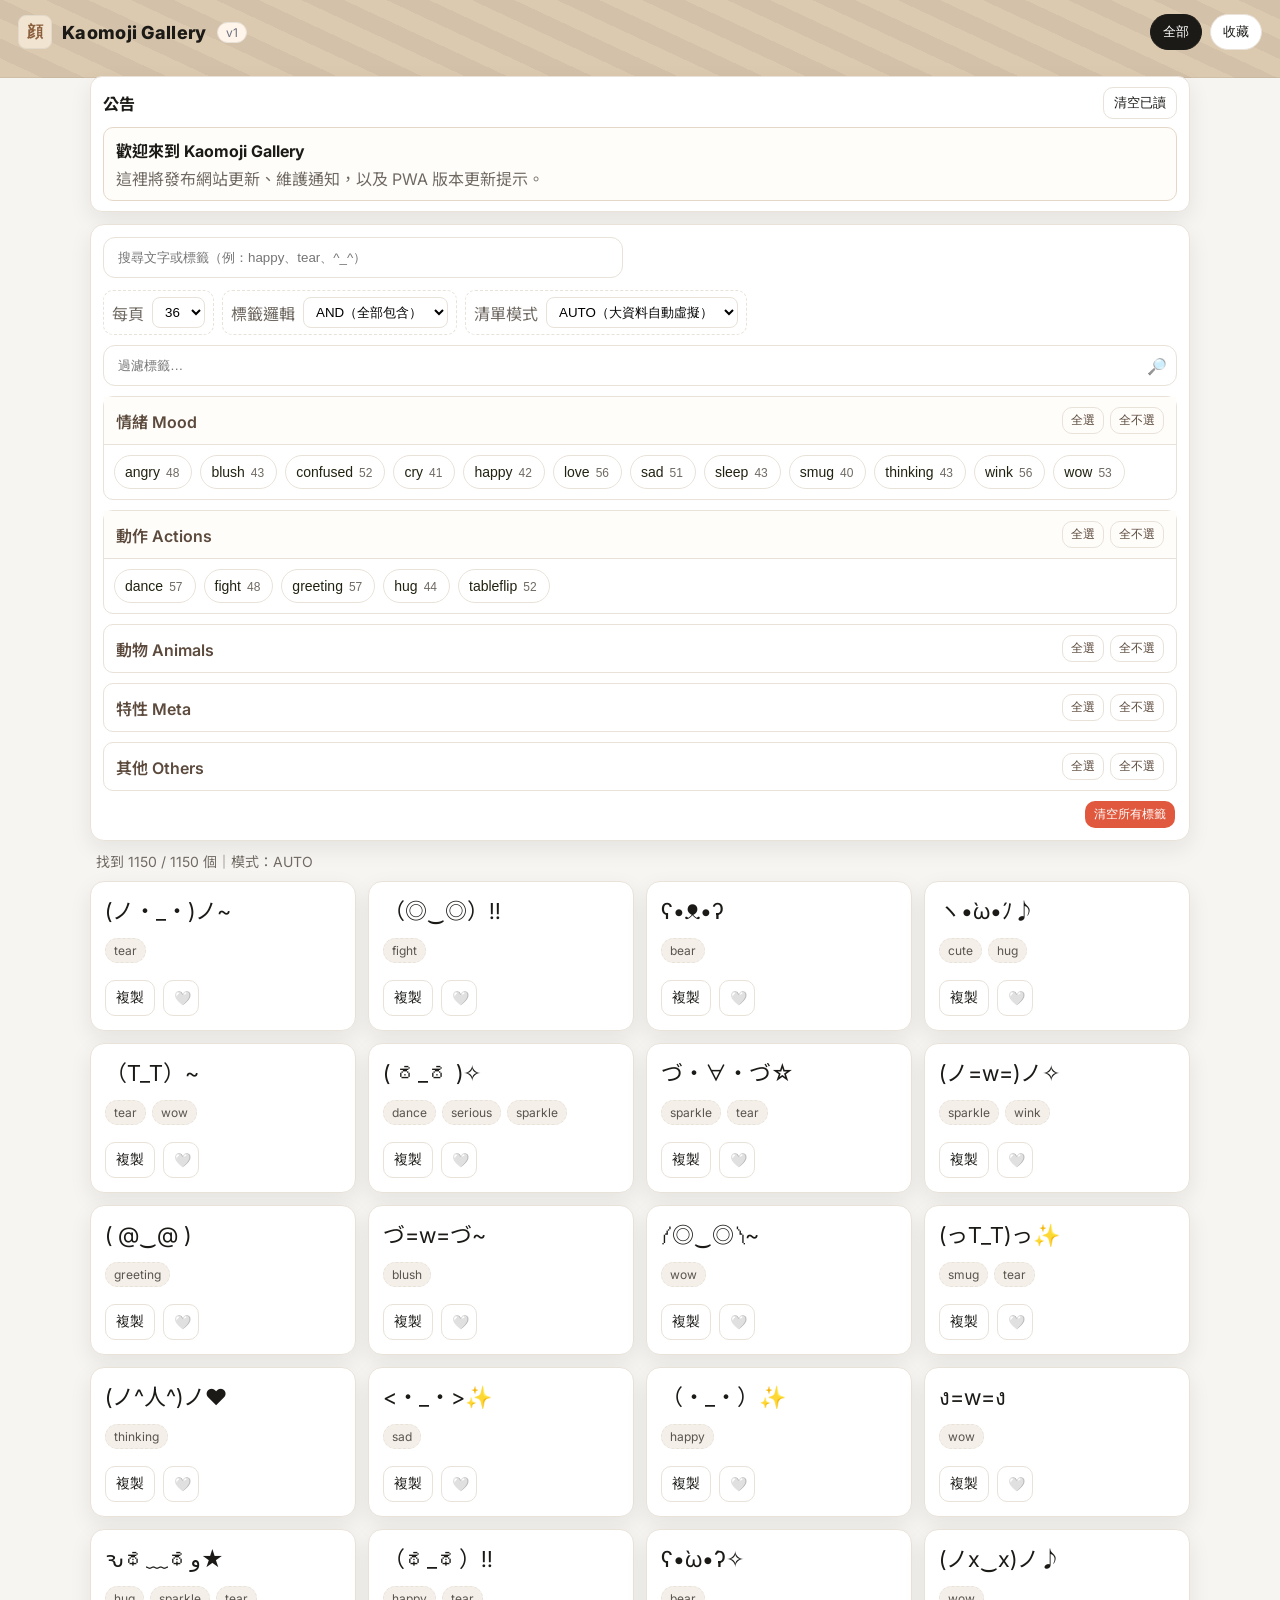
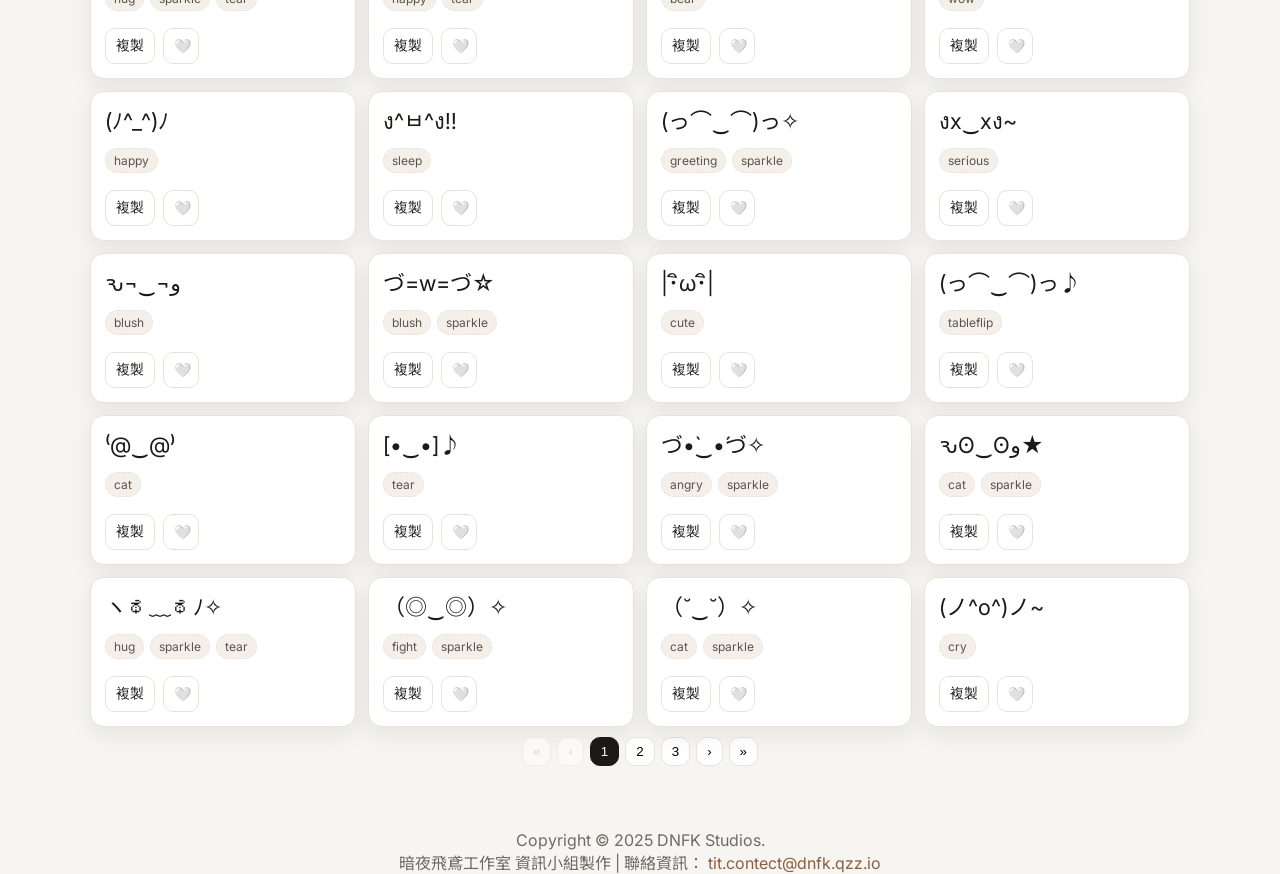
==== commit 82c8c1e8: "v1.0.1" ====
--- a/index.html
+++ b/index.html
@@ -179,7 +179,8 @@
 
   <footer class="footer">
     <p>Copyright © 2025 DNFK Studios.<br>
-       暗夜飛鳶工作室 資訊小組製作 | 聯絡資訊：tit.contect@dnfk.qzz.io</p>
+       暗夜飛鳶工作室 資訊小組製作 | 聯絡資訊：<a href="mailto:tit.contect@dnfk.qzz.io?subject=[Web Kaomoji Report]" style="color:#8b5e3c; text-decoration:none;">
+       tit.contect@dnfk.qzz.io</p>
   </footer>
 
   <!-- Reverted loader: single JS data -->
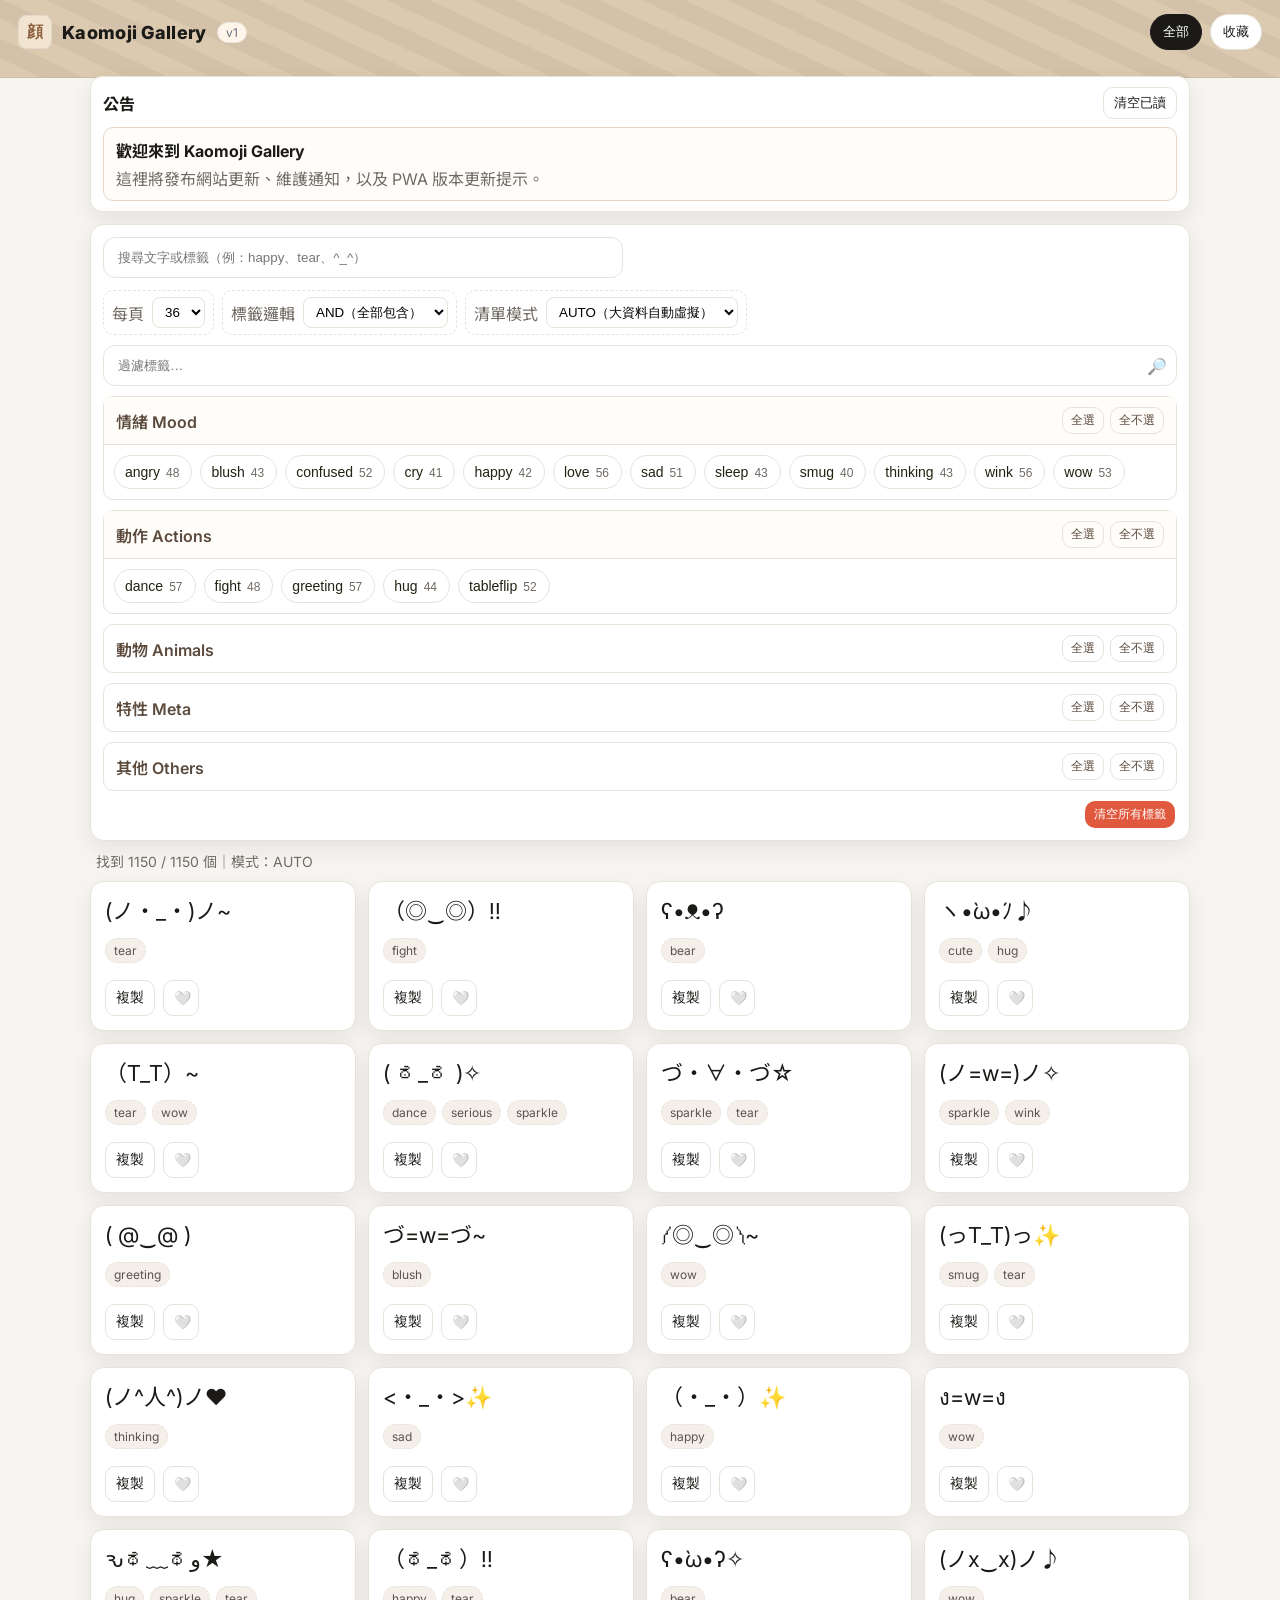
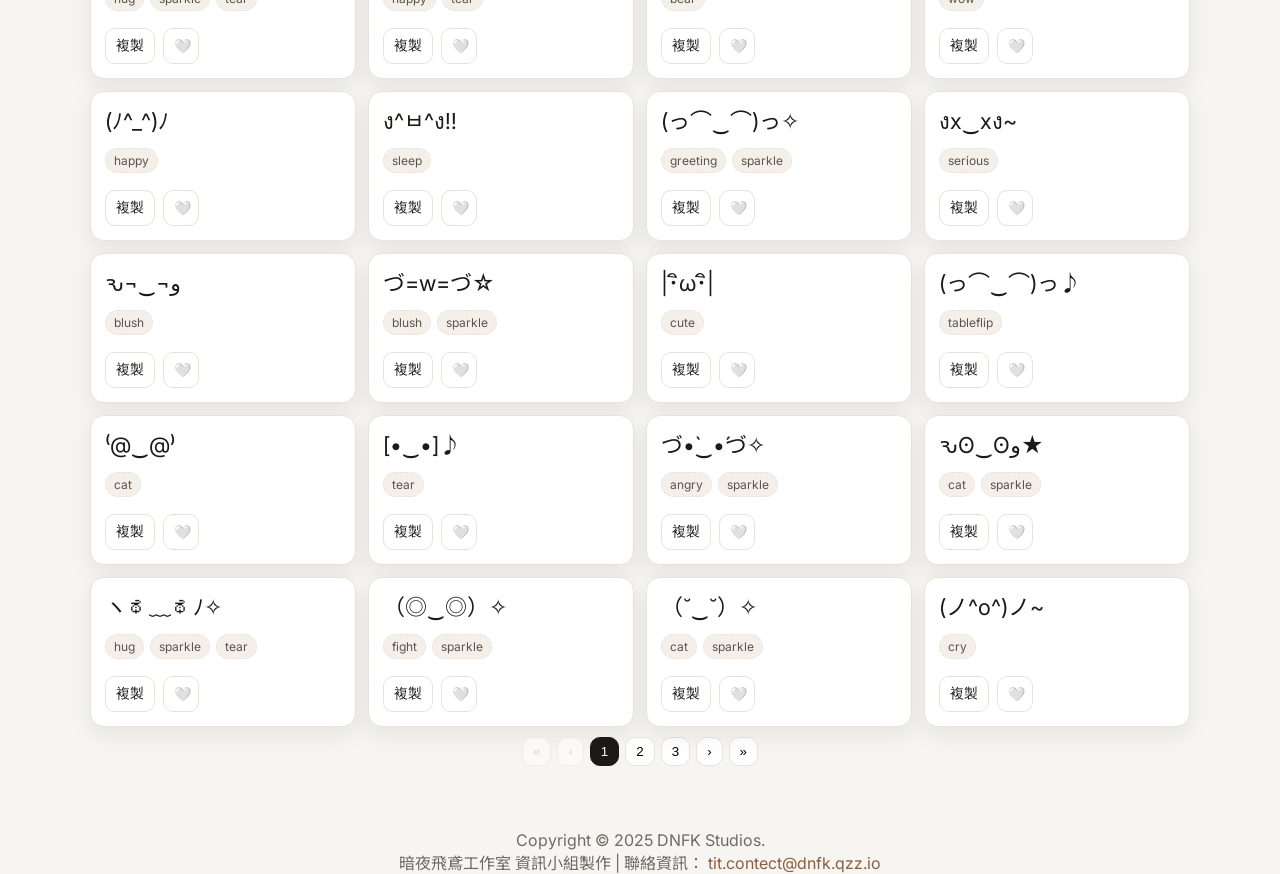
==== commit 1e8eae61: "25092903 Debug" ====
--- a/index.html
+++ b/index.html
@@ -180,7 +180,7 @@
   <footer class="footer">
     <p>Copyright © 2025 DNFK Studios.<br>
        暗夜飛鳶工作室 資訊小組製作 | 聯絡資訊：<a href="mailto:tit.contect@dnfk.qzz.io?subject=[Web Kaomoji Report]" style="color:#8b5e3c; text-decoration:none;">
-       tit.contect@dnfk.qzz.io</p>
+       tit.contect@dnfk.qzz.io</a></p>
   </footer>
 
   <!-- Reverted loader: single JS data -->
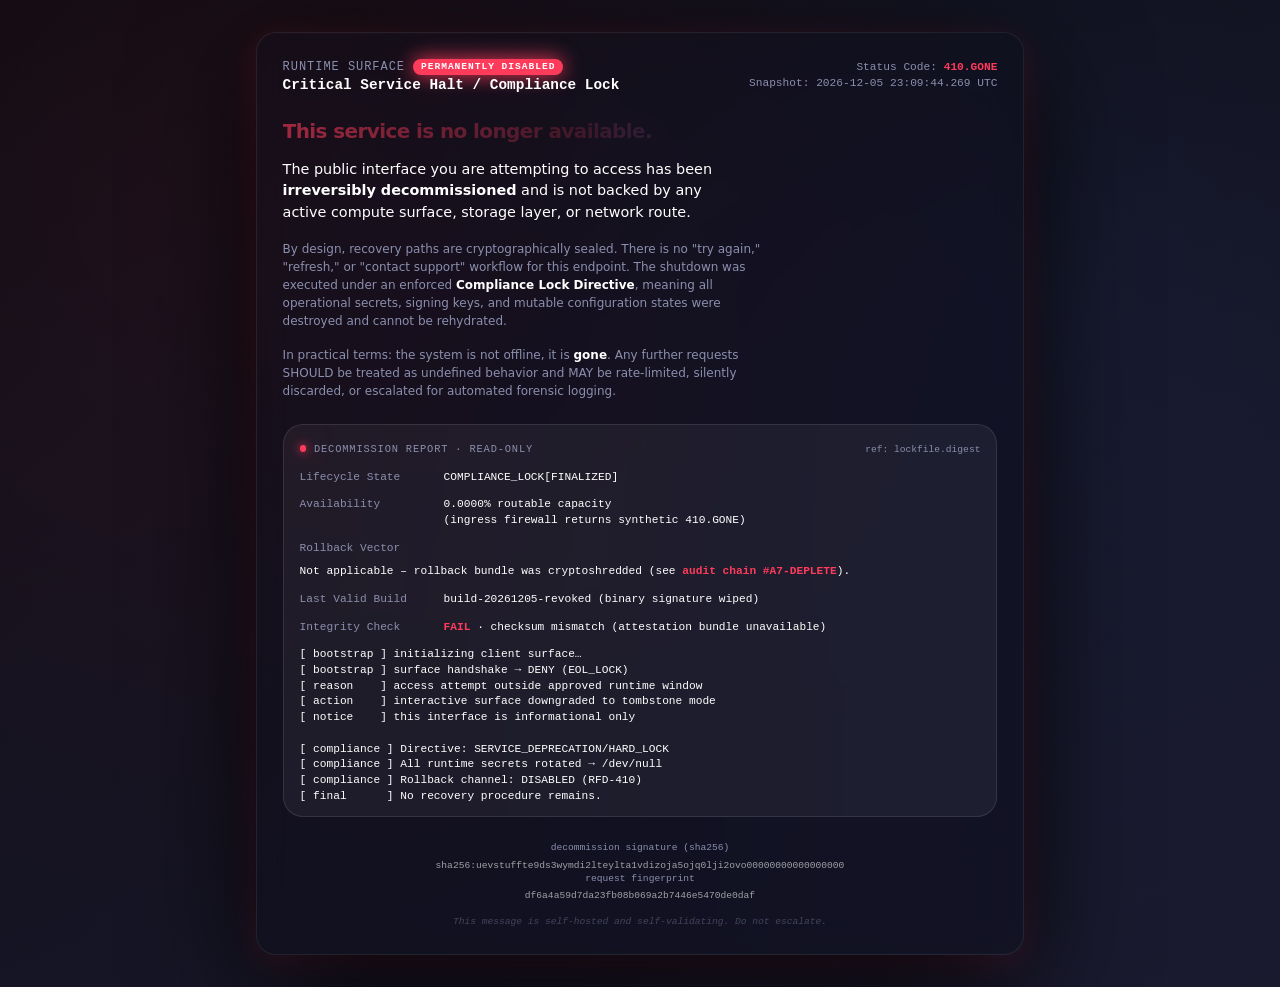
==== commit cc3c9190: "Temp Data Change" ====
--- a/index.html
+++ b/index.html
@@ -1,190 +1,571 @@
-<!doctype html>
-<html lang="zh-Hant">
+<!DOCTYPE html>
+<html lang="en">
 <head>
-  <meta charset="utf-8">
-  <meta name="viewport" content="width=device-width, initial-scale=1">
-  <title>Kaomoji Gallery | DNFK</title>
-  <meta name="description" content=" 顏文字<3 ">
-  <link rel="manifest" href="manifest20250929143101.webmanifest">
-  <meta name="theme-color" content="#f7f5f2">
-  <link rel="icon" href="icons/icon-192.png" sizes="192x192">
-  <link rel="apple-touch-icon" href="icons/icon-192.png">
-  <link rel="preconnect" href="https://fonts.googleapis.com">
-  <link rel="preconnect" href="https://fonts.gstatic.com" crossorigin>
-  <link href="https://fonts.googleapis.com/css2?family=Inter:wght@400;600;800&family=Noto+Sans+TC:wght@400;700&display=swap" rel="stylesheet">
-  <link rel="stylesheet" href="style20250929142401.css">
+  <meta charset="UTF-8" />
+  <meta
+    http-equiv="X-UA-Compatible"
+    content="IE=edge"
+  />
+  <meta
+    name="viewport"
+    content="width=device-width, initial-scale=1.0"
+  />
+  <title>Service Unavailable</title>
+
+  <style>
+    :root {
+      --bg-gradient-start: #0a0a0f;
+      --bg-gradient-end: #1a1a2f;
+      --card-bg: rgba(15, 15, 24, 0.6);
+      --card-stroke: rgba(255, 255, 255, 0.07);
+      --accent: #ff3b5c;
+      --text-primary: #ffffff;
+      --text-dim: #8b8fae;
+      --mono-bg: rgba(255, 255, 255, 0.05);
+      --mono-border: rgba(255, 255, 255, 0.1);
+      --radius-xl: 1.25rem;
+    }
+
+    * {
+      box-sizing: border-box;
+      -webkit-font-smoothing: antialiased;
+    }
+
+    body {
+      margin: 0;
+      background: radial-gradient(
+          circle at 20% 20%,
+          rgba(255, 59, 92, 0.08) 0%,
+          rgba(0, 0, 0, 0) 60%
+        ),
+        radial-gradient(
+          circle at 80% 30%,
+          rgba(91, 129, 255, 0.08) 0%,
+          rgba(0, 0, 0, 0) 60%
+        ),
+        linear-gradient(
+          160deg,
+          var(--bg-gradient-start) 0%,
+          var(--bg-gradient-end) 100%
+        );
+      min-height: 100vh;
+      color: var(--text-primary);
+      font-family: ui-sans-serif, system-ui, -apple-system, BlinkMacSystemFont,
+        "Segoe UI", Roboto, "Helvetica Neue", Arial, "Noto Sans", sans-serif;
+      display: grid;
+      place-items: center;
+      padding: 2rem;
+    }
+
+    .shell {
+      width: 100%;
+      max-width: 48rem;
+      position: relative;
+      color: var(--text-primary);
+    }
+
+    /* fancy glow ring */
+    .shell::before {
+      content: "";
+      position: absolute;
+      inset: 0;
+      border-radius: var(--radius-xl);
+      padding: 2px;
+      background: radial-gradient(
+            circle at 10% 0%,
+            rgba(255, 59, 92, 0.6) 0%,
+            transparent 60%
+          ),
+          radial-gradient(
+            circle at 90% 100%,
+            rgba(91, 129, 255, 0.5) 0%,
+            transparent 60%
+          );
+      -webkit-mask: linear-gradient(#fff 0 0) content-box,
+        linear-gradient(#fff 0 0);
+      -webkit-mask-composite: xor;
+              mask-composite: exclude;
+      opacity: 0.4;
+      filter: blur(20px);
+      pointer-events: none;
+    }
+
+    .card {
+      position: relative;
+      background: var(--card-bg);
+      border: 1px solid var(--card-stroke);
+      border-radius: var(--radius-xl);
+      box-shadow: 0 30px 120px rgba(0, 0, 0, 0.9),
+        0 8px 32px rgba(255, 59, 92, 0.2);
+      backdrop-filter: blur(16px) saturate(160%);
+      -webkit-backdrop-filter: blur(16px) saturate(160%);
+      padding: clamp(1.5rem, 2vw, 2rem) clamp(1.25rem, 2vw, 2rem)
+        clamp(1.5rem, 2vw, 2rem);
+      display: grid;
+      gap: 1.5rem;
+    }
+
+    header.statusline {
+      display: flex;
+      flex-wrap: wrap;
+      align-items: baseline;
+      justify-content: space-between;
+      row-gap: 0.5rem;
+      column-gap: 1rem;
+      font-family: ui-monospace, SFMono-Regular, Menlo, Consolas, "Liberation Mono",
+        monospace;
+    }
+
+    .status-left {
+      display: flex;
+      flex-direction: column;
+      min-width: 0;
+    }
+
+    .svc-name {
+      font-size: 0.75rem;
+      line-height: 1rem;
+      text-transform: uppercase;
+      letter-spacing: 0.08em;
+      font-weight: 500;
+      color: var(--text-dim);
+      display: flex;
+      align-items: center;
+      gap: 0.5rem;
+    }
+
+    .svc-name .pill {
+      background: var(--accent);
+      color: #fff;
+      font-size: 0.6rem;
+      line-height: 1rem;
+      font-weight: 600;
+      padding: 0 0.5rem;
+      border-radius: 999px;
+      white-space: nowrap;
+      box-shadow: 0 0 20px var(--accent);
+    }
+
+    .svc-headline {
+      font-size: clamp(0.9rem, 0.2vw, 1rem);
+      line-height: 1.4;
+      font-weight: 600;
+      color: var(--text-primary);
+      text-wrap: balance;
+      word-break: break-word;
+    }
+
+    .status-right {
+      text-align: right;
+      font-size: 0.7rem;
+      line-height: 1rem;
+      color: var(--text-dim);
+    }
+
+    .status-code {
+      font-variant-numeric: tabular-nums;
+      font-feature-settings: "tnum";
+      color: var(--accent);
+      font-weight: 600;
+    }
+
+    /* main message */
+    .bodycopy {
+      display: grid;
+      gap: 1rem;
+    }
+
+    h1.mainline {
+      margin: 0;
+      font-size: clamp(1.25rem, 0.5vw, 1.5rem);
+      line-height: 1.2;
+      font-weight: 600;
+      letter-spacing: -0.03em;
+      background: radial-gradient(
+          circle at 0% 0%,
+          rgba(255, 59, 92, 0.6) 0%,
+          rgba(255, 59, 92, 0) 60%
+        ),
+        radial-gradient(
+          circle at 100% 100%,
+          rgba(91, 129, 255, 0.5) 0%,
+          rgba(91, 129, 255, 0) 60%
+        );
+      background-clip: text;
+      color: transparent;
+    }
+
+    p.lead {
+      margin: 0;
+      color: var(--text-primary);
+      font-size: 0.9rem;
+      line-height: 1.5;
+      font-weight: 500;
+      max-width: 60ch;
+      text-wrap: balance;
+    }
+
+    p.subtle {
+      margin: 0;
+      color: var(--text-dim);
+      font-size: 0.75rem;
+      line-height: 1.5;
+      max-width: 65ch;
+    }
+
+    .subtle strong {
+      color: var(--text-primary);
+      font-weight: 600;
+    }
+
+    /* diagnostic panel */
+    .panel {
+      border-radius: var(--radius-xl);
+      border: 1px solid var(--mono-border);
+      background: var(--mono-bg);
+      font-family: ui-monospace, SFMono-Regular, Menlo, Consolas,
+        "Liberation Mono", monospace;
+      font-size: 0.7rem;
+      line-height: 1.4;
+      color: var(--text-primary);
+      padding: 1rem 1rem 0.75rem;
+      display: grid;
+      gap: 0.75rem;
+      position: relative;
+      overflow-x: auto;
+    }
+
+    .panel-header {
+      display: flex;
+      flex-wrap: wrap;
+      align-items: baseline;
+      justify-content: space-between;
+      row-gap: 0.5rem;
+      column-gap: 1rem;
+    }
+
+    .panel-title {
+      color: var(--text-dim);
+      font-size: 0.65rem;
+      line-height: 1rem;
+      font-weight: 500;
+      text-transform: uppercase;
+      letter-spacing: 0.08em;
+      display: flex;
+      align-items: center;
+      gap: 0.5rem;
+    }
+
+    .dot {
+      width: 0.4rem;
+      height: 0.4rem;
+      border-radius: 999px;
+      background: var(--accent);
+      box-shadow: 0 0 10px var(--accent), 0 0 30px var(--accent);
+    }
+
+    pre {
+      margin: 0;
+      white-space: pre-wrap;
+      word-break: break-word;
+      color: var(--text-primary);
+    }
+
+    .kv-line {
+      display: flex;
+      flex-wrap: wrap;
+      gap: 0.5rem 1rem;
+      align-items: flex-start;
+    }
+
+    .kv-k {
+      min-width: 8rem;
+      color: var(--text-dim);
+    }
+
+    .kv-v {
+      color: var(--text-primary);
+      word-break: break-word;
+    }
+
+    /* footer block */
+    footer.foot {
+      text-align: center;
+      color: var(--text-dim);
+      font-size: 0.6rem;
+      line-height: 1.4;
+      font-family: ui-monospace, SFMono-Regular, Menlo, Consolas,
+        "Liberation Mono", monospace;
+      user-select: none;
+    }
+
+    .hash-row {
+      display: flex;
+      flex-direction: column;
+      gap: 0.25rem;
+      word-break: break-all;
+      max-width: 100%;
+    }
+
+    .hash-label {
+      color: var(--text-dim);
+    }
+
+    .hash-value {
+      font-size: 0.6rem;
+      color: var(--text-primary);
+      opacity: 0.6;
+      font-variant-numeric: slashed-zero tabular-nums;
+    }
+
+    /* small screen tweaks */
+    @media (max-width: 480px) {
+      .kv-k {
+        min-width: 6rem;
+      }
+    }
+  </style>
 </head>
 <body>
-  <div class="woodbar" aria-hidden="true"></div>
-
-  <header class="topbar">
-    <div class="brand">
-      <div class="logo">顔</div>
-      <h1>Kaomoji Gallery</h1>
-      <span class="ver">v1</span>
-    </div>
-    <nav class="nav">
-      <button id="tabAll" class="chip active" aria-pressed="true">全部</button>
-      <button id="tabFav" class="chip" aria-pressed="false">收藏</button>
-    </nav>
-  </header>
-
-  <main class="container">
-    <!-- Announcements Board -->
-    <section class="announce" id="announce" aria-live="polite">
-      <div class="announce-head">
-        <strong>公告</strong>
-        <div class="announce-actions">
-          <button id="clearAnns" class="btn ghost sm">清空已讀</button>
-        </div>
+  <main class="shell">
+    <section class="card" role="alert" aria-live="assertive">
+      <!-- STATUS STRIP -->
+      <header class="statusline">
+        <div class="status-left">
+          <div class="svc-name">
+            <span>Runtime Surface</span>
+            <span class="pill" id="lock-state">PERMANENTLY DISABLED</span>
+          </div>
+          <div class="svc-headline" id="svc-headline">
+            Critical Service Halt / Compliance Lock
+          </div>
+        </div>
+
+        <div class="status-right">
+          <div>
+            Status Code:
+            <span class="status-code" id="status-code">410.GONE</span>
+          </div>
+          <div id="ts-line">Snapshot: —</div>
+        </div>
+      </header>
+
+      <!-- MAIN BODY -->
+      <div class="bodycopy">
+        <h1 class="mainline">
+          This service is no longer available.
+        </h1>
+
+        <p class="lead">
+          The public interface you are attempting to access has been
+          <strong>irreversibly decommissioned</strong> and is not backed by any
+          active compute surface, storage layer, or network route.
+        </p>
+
+        <p class="subtle">
+          By design, recovery paths are cryptographically sealed. There is no
+          "try again," "refresh," or "contact support" workflow for this
+          endpoint. The shutdown was executed under an enforced
+          <strong>Compliance Lock Directive</strong>, meaning all operational
+          secrets, signing keys, and mutable configuration states were
+          destroyed and cannot be rehydrated.
+        </p>
+
+        <p class="subtle">
+          In practical terms: the system is not offline, it is <strong>gone</strong>.
+          Any further requests SHOULD be treated as undefined behavior and MAY
+          be rate-limited, silently discarded, or escalated for automated
+          forensic logging.
+        </p>
       </div>
-      <div id="annList" class="ann-list">
-        <div class="ann info">
-          <div class="title">歡迎來到 Kaomoji Gallery</div>
-          <div class="body">這裡將發布網站更新、維護通知，以及 PWA 版本更新提示。</div>
-        </div>
-      </div>
-    </section>
-
-    <section class="panel">
-      <div class="row">
-        <div class="search">
-          <input id="q" type="text" placeholder="搜尋文字或標籤（例：happy、tear、^_^）" aria-label="搜尋">
-        </div>
-        <div class="options">
-          <label class="select">
-            每頁
-            <select id="perPage">
-              <option value="24">24</option>
-              <option value="36" selected>36</option>
-              <option value="48">48</option>
-              <option value="72">72</option>
-            </select>
-          </label>
-          <label class="select">
-            標籤邏輯
-            <select id="tagMode">
-              <option value="and" selected>AND（全部包含）</option>
-              <option value="or">OR（任一符合）</option>
-            </select>
-          </label>
-          <label class="select">
-            清單模式
-            <select id="listMode">
-              <option value="auto" selected>AUTO（大資料自動虛擬）</option>
-              <option value="virtual">虛擬清單</option>
-              <option value="standard">一般清單</option>
-            </select>
-          </label>
-        </div>
-      </div>
-
-      <div class="tagbar">
-        <div class="tag-search pretty">
-          <input id="tagQ" type="text" placeholder="過濾標籤…" aria-label="搜尋標籤">
-          <span class="mag">🔎</span>
-        </div>
-
-        <!-- Popular group (usage-based; hidden if none) -->
-        <details class="group" id="grp-popular" open hidden>
-          <summary>
-            常用 Popular
-            <span class="grp-actions">
-              <button data-act="all" class="btn ghost xs">全選</button>
-              <button data-act="none" class="btn ghost xs">全不選</button>
-            </span>
-          </summary>
-          <div class="tags" data-group="popular"></div>
-        </details>
-
-        <details class="group" open>
-          <summary>
-            情緒 Mood
-            <span class="grp-actions">
-              <button data-act="all" class="btn ghost xs">全選</button>
-              <button data-act="none" class="btn ghost xs">全不選</button>
-            </span>
-          </summary>
-          <div class="tags" data-group="mood"></div>
-        </details>
-
-        <details class="group" open>
-          <summary>
-            動作 Actions
-            <span class="grp-actions">
-              <button data-act="all" class="btn ghost xs">全選</button>
-              <button data-act="none" class="btn ghost xs">全不選</button>
-            </span>
-          </summary>
-          <div class="tags" data-group="actions"></div>
-        </details>
-
-        <details class="group">
-          <summary>
-            動物 Animals
-            <span class="grp-actions">
-              <button data-act="all" class="btn ghost xs">全選</button>
-              <button data-act="none" class="btn ghost xs">全不選</button>
-            </span>
-          </summary>
-          <div class="tags" data-group="animals"></div>
-        </details>
-
-        <details class="group">
-          <summary>
-            特性 Meta
-            <span class="grp-actions">
-              <button data-act="all" class="btn ghost xs">全選</button>
-              <button data-act="none" class="btn ghost xs">全不選</button>
-            </span>
-          </summary>
-          <div class="tags" data-group="meta"></div>
-        </details>
-
-        <details class="group">
-          <summary>
-            其他 Others
-            <span class="grp-actions">
-              <button data-act="all" class="btn ghost xs">全選</button>
-              <button data-act="none" class="btn ghost xs">全不選</button>
-            </span>
-          </summary>
-          <div class="tags" data-group="others"></div>
-        </details>
-
-        <div class="active-tags-toolbar">
-          <div id="activeTags" class="active-tags" aria-live="polite"></div>
-          <div class="tools">
-            <button id="clearTags" class="btn danger xs">清空所有標籤</button>
-          </div>
-        </div>
-      </div>
-    </section>
-
-    <section id="stats" class="stats">載入中…</section>
-
-    <!-- Two renderers: standard grid + virtual grid -->
-    <section id="grid" class="grid" aria-live="polite"></section>
-    <section id="vgrid" class="vgrid" aria-live="polite" hidden>
-      <div id="vspacer"></div>
-      <div id="vitems"></div>
-    </section>
-
-    <section class="pager-row">
-      <div class="pager" id="pager"></div>
+
+      <!-- DIAGNOSTICS PANEL -->
+      <section class="panel" aria-label="Decommission report">
+        <div class="panel-header">
+          <div class="panel-title">
+            <span class="dot" aria-hidden="true"></span>
+            <span>decommission report · read-only</span>
+          </div>
+          <div
+            class="panel-meta"
+            style="color: var(--text-dim); font-size: 0.6rem; line-height: 1rem;"
+          >
+            ref: lockfile.digest
+          </div>
+        </div>
+
+        <div class="kv-line">
+          <div class="kv-k">Lifecycle State</div>
+          <div class="kv-v" id="kv-state">
+            COMPLIANCE_LOCK[FINALIZED]
+          </div>
+        </div>
+
+        <div class="kv-line">
+          <div class="kv-k">Availability</div>
+          <div class="kv-v">
+            0.0000% routable capacity<br />
+            (ingress firewall returns synthetic 410.GONE)
+          </div>
+        </div>
+
+        <div class="kv-line">
+          <div class="kv-k">Rollback Vector</div>
+          <div class="kv-v">
+            Not applicable – rollback bundle was cryptoshredded (see
+            <span style="color: var(--accent); font-weight: 600;"
+              >audit chain #A7-DEPLETE</span
+            >).
+          </div>
+        </div>
+
+        <div class="kv-line">
+          <div class="kv-k">Last Valid Build</div>
+          <div class="kv-v" id="kv-build">
+            null (revoked)
+          </div>
+        </div>
+
+        <div class="kv-line">
+          <div class="kv-k">Integrity Check</div>
+          <div class="kv-v" id="kv-int">
+            verifying…
+          </div>
+        </div>
+
+        <pre id="panel-log" aria-label="system log">
+[ bootstrap ] initializing client surface…
+[ bootstrap ] surface handshake → DENY (EOL_LOCK)
+[ reason    ] access attempt outside approved runtime window
+[ action    ] interactive surface downgraded to tombstone mode
+[ notice    ] this interface is informational only
+        </pre>
+      </section>
+
+      <!-- FOOTER -->
+      <footer class="foot">
+        <div class="hash-row">
+          <div class="hash-label">
+            decommission signature (sha256)
+          </div>
+          <div class="hash-value" id="hash-sig">
+            0000000000000000000000000000000000000000000000000000000000000000
+          </div>
+        </div>
+        <div class="hash-row">
+          <div class="hash-label">
+            request fingerprint
+          </div>
+          <div class="hash-value" id="hash-fp">
+            loading…
+          </div>
+        </div>
+        <div
+          style="opacity: 0.4; margin-top: 0.75rem; font-style: italic;"
+        >
+          This message is self-hosted and self-validating. Do not escalate.
+        </div>
+      </footer>
     </section>
   </main>
 
-  <div id="toast" class="toast" role="status" aria-live="polite"></div>
-
-  <footer class="footer">
-    <p>Copyright © 2025 DNFK Studios.<br>
-       暗夜飛鳶工作室 資訊小組製作 | 聯絡資訊：<a href="mailto:tit.contect@dnfk.qzz.io?subject=[Web Kaomoji Report]" style="color:#8b5e3c; text-decoration:none;">
-       tit.contect@dnfk.qzz.io</a></p>
-  </footer>
-
-  <!-- Reverted loader: single JS data -->
-  <script src="kaomoji-data20250929142901.js"></script>
-  <script src="app20250929143001.js"></script>
+  <script>
+    // tiny helper so things look "legit"
+    (function () {
+      const now = new Date();
+
+      // 1. Timestamp
+      const tsLine = document.getElementById("ts-line");
+      if (tsLine) {
+        tsLine.textContent =
+          "Snapshot: " +
+          now.toISOString().replace("T", " ").replace("Z", " UTC");
+      }
+
+      // 2. Fake "last build" revocation reference
+      const kvBuild = document.getElementById("kv-build");
+      if (kvBuild) {
+        // make it look like there USED to be a build but it's revoked
+        const y = now.getUTCFullYear().toString().padStart(4, "0");
+        const m = (now.getUTCMonth() + 1).toString().padStart(2, "0");
+        const d = now.getUTCDate().toString().padStart(2, "0");
+        kvBuild.textContent =
+          "build-" +
+          y +
+          m +
+          d +
+          "-revoked (binary signature wiped)";
+      }
+
+      // 3. pseudo integrity hash mismatch
+      const kvInt = document.getElementById("kv-int");
+      if (kvInt) {
+        // pretend we ran an attestation and it catastrophically failed
+        kvInt.innerHTML =
+          '<span style="color: var(--accent); font-weight:600;">FAIL</span> · checksum mismatch ' +
+          "(attestation bundle unavailable)";
+      }
+
+      // 4. request fingerprint (nonsense hash of browser data)
+      const fpNode = document.getElementById("hash-fp");
+      if (fpNode) {
+        const fpSeed = [
+          navigator.userAgent,
+          navigator.language,
+          screen.width + "x" + screen.height,
+          now.getTime(),
+        ].join("|");
+
+        // ultra-lightweight hash-ish function (not real crypto, just vibes)
+        function fauxHash(input) {
+          let h1 = 0x12345678;
+          let h2 = 0x9abcdef0;
+          for (let i = 0; i < input.length; i++) {
+            const c = input.charCodeAt(i);
+            h1 = (h1 ^ c) + ((h1 << 5) - h1);
+            h2 = (h2 + c) ^ (h1 << 7);
+            h1 = h1 & 0xffffffff;
+            h2 = h2 & 0xffffffff;
+          }
+          function toHex(n) {
+            return ("00000000" + (n >>> 0).toString(16)).slice(-8);
+          }
+          return (
+            toHex(h1) +
+            toHex(h2) +
+            toHex(h1 ^ h2) +
+            toHex(h1 + h2) +
+            toHex(h1 ^ (h2 << 1))
+          ).slice(0, 64);
+        }
+
+        fpNode.textContent = fauxHash(fpSeed);
+      }
+
+      // 5. fake "decommission signature" to look immutable
+      const sigNode = document.getElementById("hash-sig");
+      if (sigNode) {
+        // looks like some cold-storage shutdown cert
+        const sigSeed = "PERMA_LOCK|" + now.toISOString();
+        sigNode.textContent =
+          "sha256:" +
+          btoa(sigSeed)
+            .replace(/[^a-zA-Z0-9]/g, "")
+            .slice(0, 62)
+            .toLowerCase()
+            .padEnd(64, "0");
+      }
+
+      // 6. Append audit trail lines to the panel log for extra intimidation
+      const panelLog = document.getElementById("panel-log");
+      if (panelLog) {
+        panelLog.textContent +=
+          "\n[ compliance ] Directive: SERVICE_DEPRECATION/HARD_LOCK\n" +
+          "[ compliance ] All runtime secrets rotated → /dev/null\n" +
+          "[ compliance ] Rollback channel: DISABLED (RFD-410)\n" +
+          "[ final      ] No recovery procedure remains.\n";
+      }
+    })();
+  </script>
 </body>
 </html>
